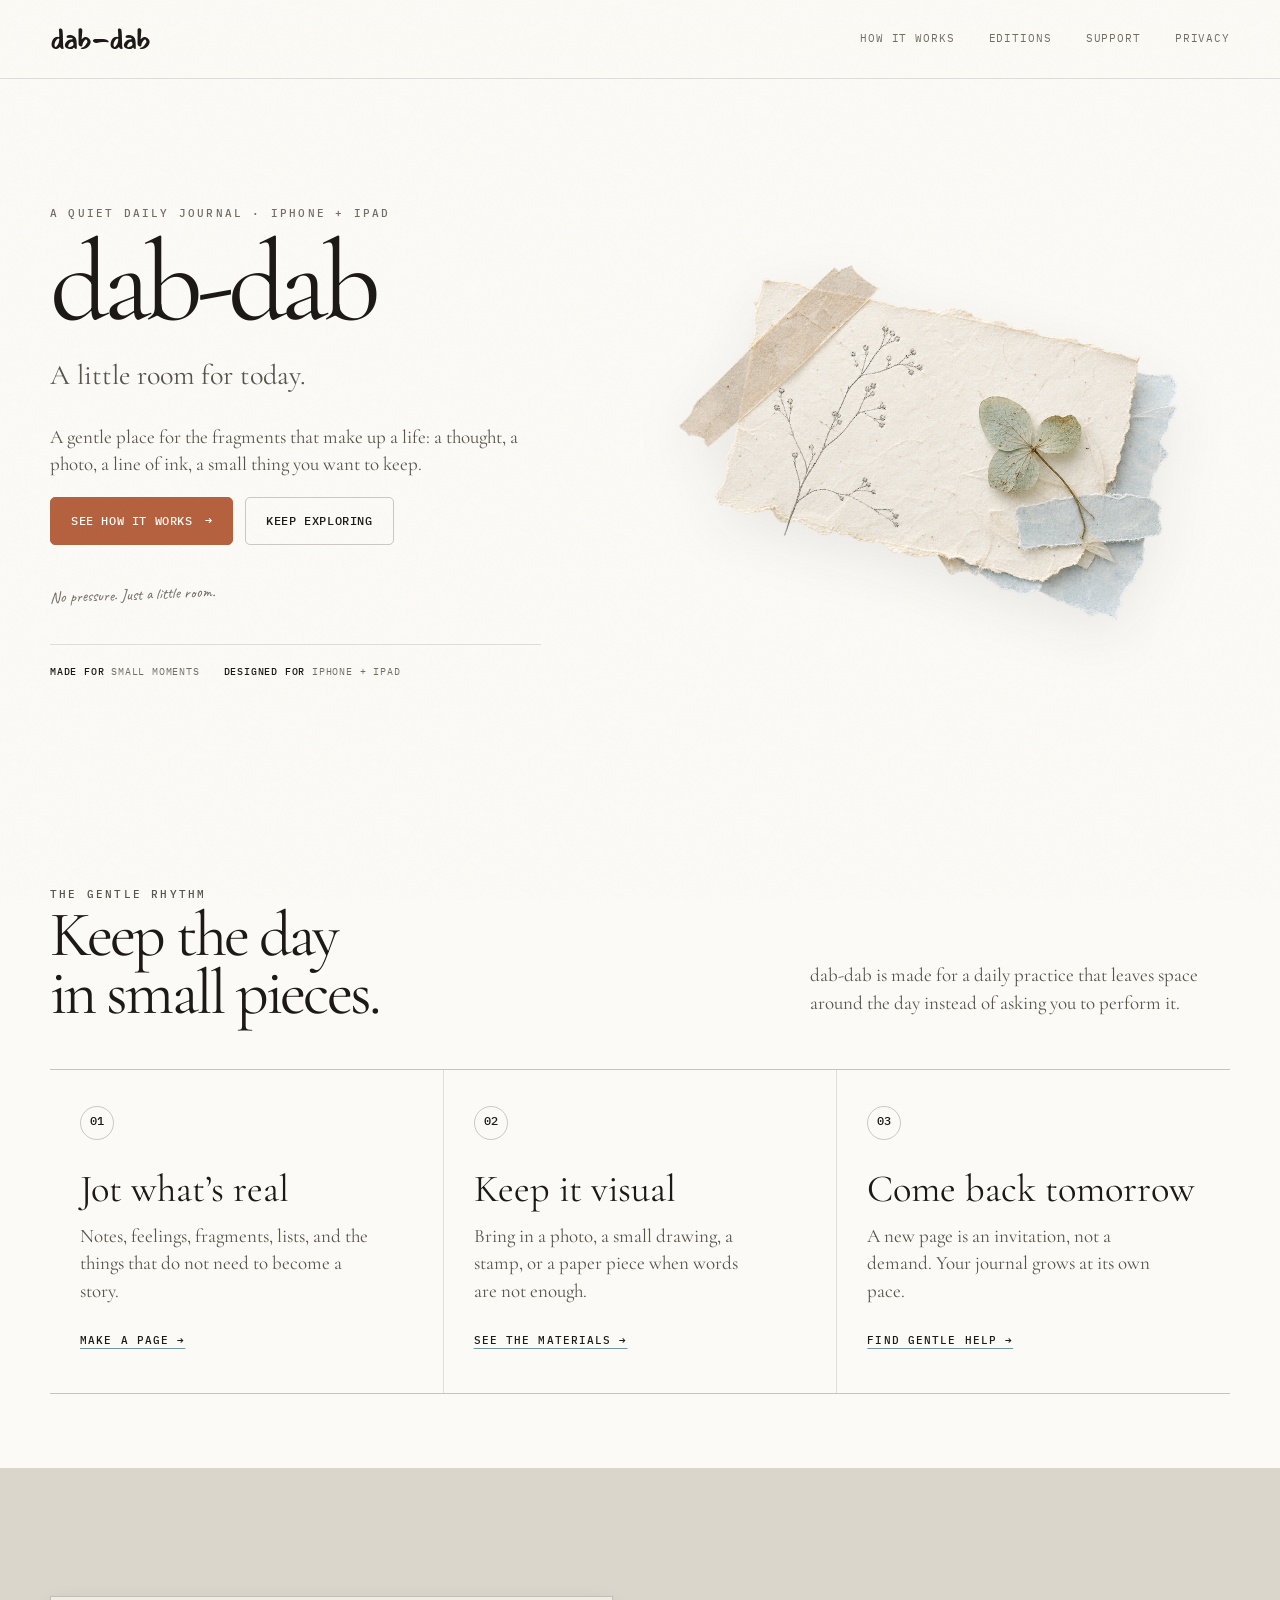
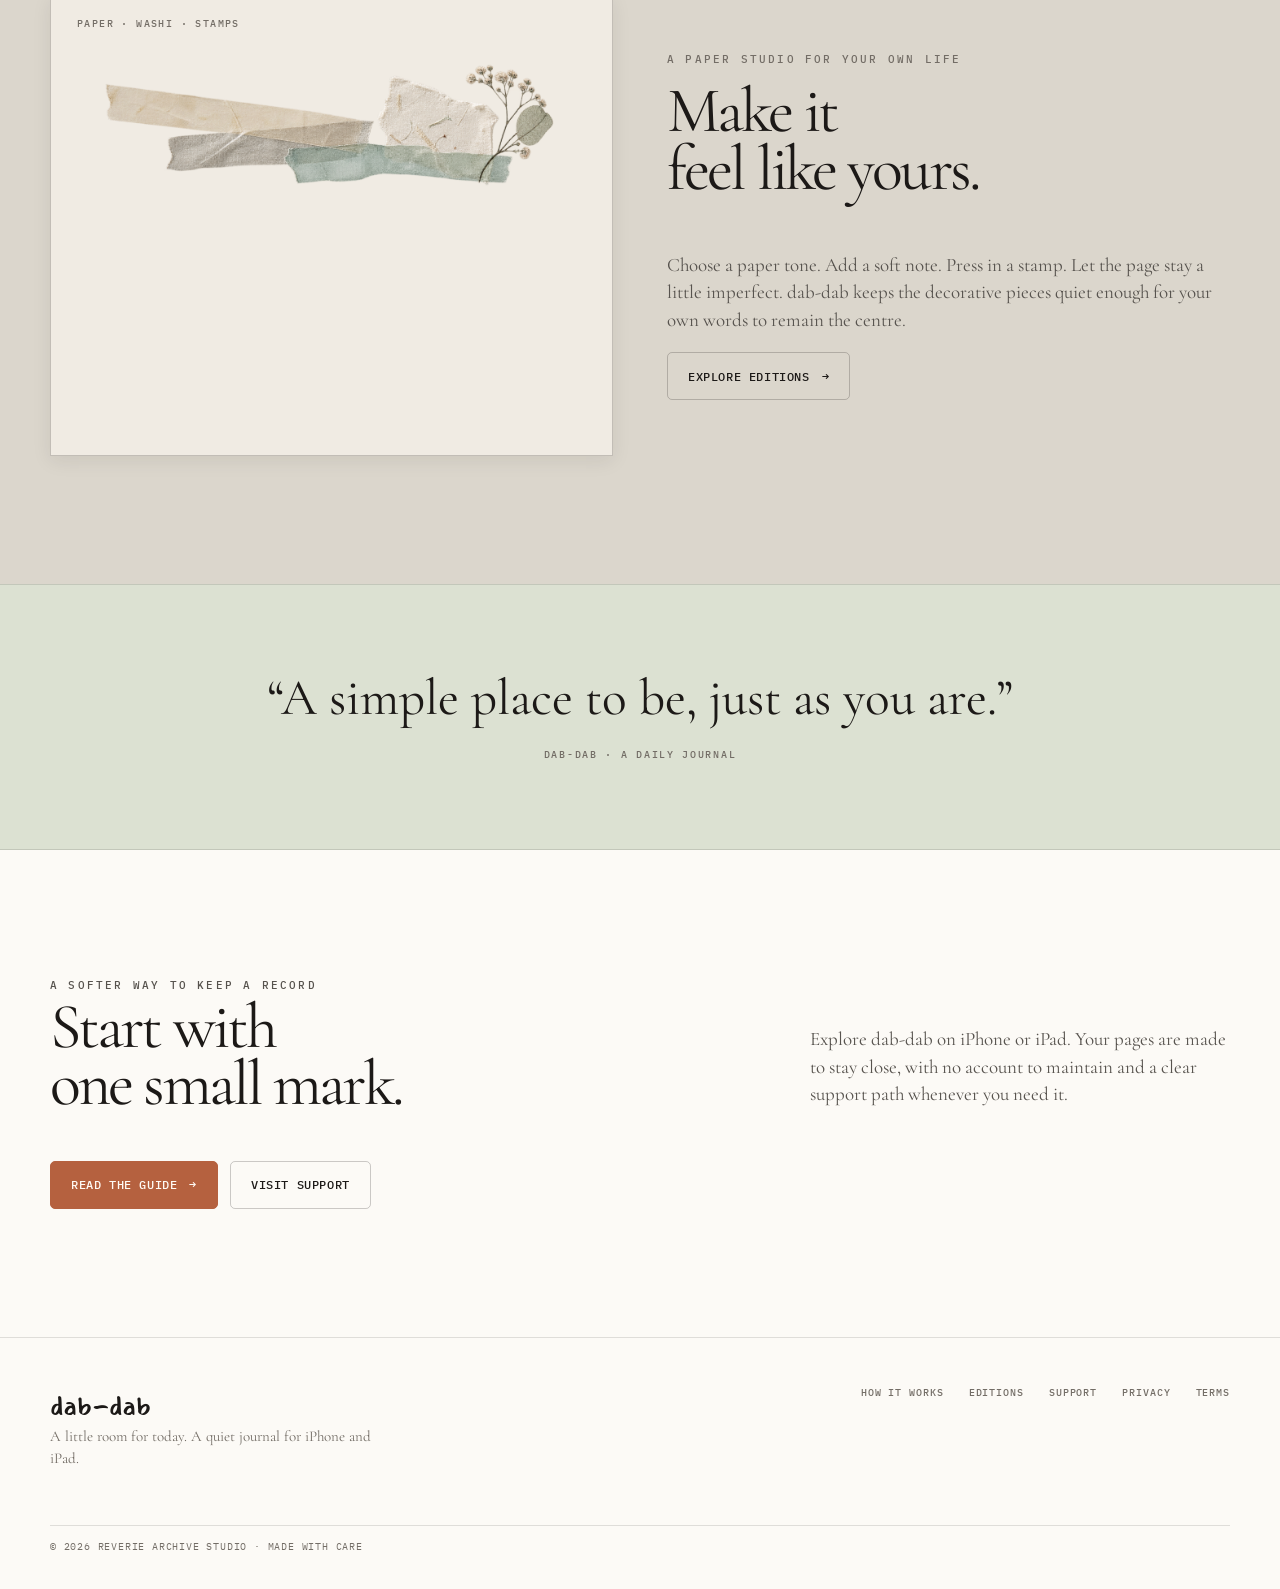
==== index.html @ d612fc00 "Add files via upload" ====
<!doctype html>
<html lang="en">
<head>
  <meta charset="utf-8">
  <meta name="viewport" content="width=device-width, initial-scale=1">
  <meta name="theme-color" content="#fcfaf6">
  <meta name="description" content="dab-dab is a quiet, tactile daily journal for iPhone and iPad.">
  <title>dab-dab — A little room for today</title>
  <link rel="stylesheet" href="styles.css">
</head>
<body>
  <header class="site-header">
    <nav class="nav" aria-label="Primary navigation">
      <a class="wordmark" href="index.html" aria-label="dab-dab home">dab-dab</a>
      <button class="menu-button" type="button" aria-expanded="false" aria-controls="site-links">Menu</button>
      <div class="nav-links" id="site-links">
        <a href="how-it-works.html">How it works</a>
        <a href="editions.html">Editions</a>
        <a href="support.html">Support</a>
        <a href="https://reveriearchive-studio.github.io/dab-dab-privacy/">Privacy</a>
      </div>
    </nav>
  </header>

  <main>
    <section class="hero">
      <div class="hero-copy reveal">
        <p class="eyebrow">A quiet daily journal · iPhone + iPad</p>
        <h1>dab-dab</h1>
        <p class="lede">A little room for today.</p>
        <p class="body-copy">A gentle place for the fragments that make up a life: a thought, a photo, a line of ink, a small thing you want to keep.</p>
        <div class="hero-actions">
          <a class="button" href="how-it-works.html">See how it works <span aria-hidden="true">→</span></a>
          <a class="button secondary" href="#download">Keep exploring</a>
        </div>
        <p class="hero-note">No pressure. Just a little room.</p>
        <div class="stat-line"><span><strong>Made for</strong> small moments</span><span><strong>Designed for</strong> iPhone + iPad</span></div>
      </div>
      <div class="hero-art reveal" aria-label="A light handmade-paper journal collage with botanical ink, washi and a pressed leaf">
        <img class="hero-asset" src="assets/paper-collage.png" alt="">
      </div>
    </section>

    <section class="section compact reveal" aria-labelledby="rhythm-title">
      <div class="section-head"><div><p class="eyebrow">The gentle rhythm</p><h2 id="rhythm-title">Keep the day<br>in small pieces.</h2></div><p>dab-dab is made for a daily practice that leaves space around the day instead of asking you to perform it.</p></div>
      <div class="feature-grid">
        <article class="feature"><span class="feature-number">01</span><h3>Jot what’s real</h3><p>Notes, feelings, fragments, lists, and the things that do not need to become a story.</p><a href="how-it-works.html">Make a page →</a></article>
        <article class="feature"><span class="feature-number">02</span><h3>Keep it visual</h3><p>Bring in a photo, a small drawing, a stamp, or a paper piece when words are not enough.</p><a href="editions.html">See the materials →</a></article>
        <article class="feature"><span class="feature-number">03</span><h3>Come back tomorrow</h3><p>A new page is an invitation, not a demand. Your journal grows at its own pace.</p><a href="support.html">Find gentle help →</a></article>
      </div>
    </section>

    <section class="material-section" aria-labelledby="materials-title">
      <div class="material-inner">
        <div class="material-display">
          <div class="material-board reveal" aria-label="Lightweight neutral washi and handmade paper samples">
            <img class="materials-asset" src="assets/materials-strip.png" alt="">
          </div>
          <div class="reveal"><p class="eyebrow">A paper studio for your own life</p><h2 id="materials-title">Make it<br>feel like yours.</h2><p class="body-copy">Choose a paper tone. Add a soft note. Press in a stamp. Let the page stay a little imperfect. dab-dab keeps the decorative pieces quiet enough for your own words to remain the centre.</p><a class="button secondary" href="editions.html">Explore editions <span aria-hidden="true">→</span></a></div>
        </div>
      </div>
    </section>

    <section class="quote-band"><div class="quote reveal">“A simple place to be, just as you are.”<small>dab-dab · a daily journal</small></div></section>

    <section class="section" id="download" aria-labelledby="download-title">
      <div class="section-head"><div><p class="eyebrow">A softer way to keep a record</p><h2 id="download-title">Start with<br>one small mark.</h2></div><p>Explore dab-dab on iPhone or iPad. Your pages are made to stay close, with no account to maintain and a clear support path whenever you need it.</p></div>
      <div class="hero-actions"><a class="button" href="how-it-works.html">Read the guide <span aria-hidden="true">→</span></a><a class="button secondary" href="support.html">Visit support</a></div>
    </section>
  </main>

  <footer class="footer"><div class="footer-inner"><div><div class="footer-brand">dab-dab</div><p>A little room for today. A quiet journal for iPhone and iPad.</p></div><div class="footer-links"><a href="how-it-works.html">How it works</a><a href="editions.html">Editions</a><a href="support.html">Support</a><a href="https://reveriearchive-studio.github.io/dab-dab-privacy/">Privacy</a><a href="https://www.apple.com/legal/internet-services/itunes/dev/stdeula/">Terms</a></div></div><div class="footer-meta">© 2026 Reverie Archive Studio · made with care</div></footer>
  <script src="script.js"></script>
</body>
</html>
---- styles.css ----
@font-face { font-family: Mansalva; src: url('fonts/Mansalva-Regular.ttf') format('truetype'); font-display: swap; }
@font-face { font-family: Cormorant; src: url('fonts/CormorantGaramond-VariableFont_wght.ttf') format('truetype'); font-weight: 100 900; font-display: swap; }
@font-face { font-family: Plex; src: url('fonts/IBMPlexMono-Regular.ttf') format('truetype'); font-weight: 400; font-display: swap; }
@font-face { font-family: Plex; src: url('fonts/IBMPlexMono-Medium.ttf') format('truetype'); font-weight: 500; font-display: swap; }
@font-face { font-family: Caveat; src: url('fonts/Caveat-VariableFont_wght.ttf') format('truetype'); font-weight: 100 900; font-display: swap; }

:root {
  --paper: #fcfaf6;
  --cream: #f0ebe3;
  --stone: #dbd6cc;
  --mist: #e7e7e1;
  --celadon: #dce1d2;
  --rose: #e9deda;
  --oat: #e5ded1;
  --blue: #9aaeb5;
  --ink: #1c1917;
  --body: #57534e;
  --soft: #736d66;
  --line: rgba(28, 25, 23, .13);
  --line-strong: rgba(28, 25, 23, .22);
  --teal: #7396a3;
  --terracotta: #b5613f;
  --serif: Cormorant, Georgia, serif;
  --mono: Plex, ui-monospace, monospace;
  --hand: Caveat, cursive;
  --mark: Mansalva, cursive;
  --shadow: 0 18px 42px rgba(28,25,23,.08);
  --shadow-sm: 0 5px 18px rgba(28,25,23,.08);
  --max: 1180px;
  --radius: 18px;
}

* { box-sizing: border-box; }
html { scroll-behavior: smooth; }
body {
  margin: 0;
  color: var(--ink);
  background: var(--paper);
  font-family: var(--serif);
  font-size: 19px;
  line-height: 1.45;
  -webkit-font-smoothing: antialiased;
}
body::before {
  content: "";
  position: fixed;
  inset: 0;
  pointer-events: none;
  z-index: 20;
  opacity: .035;
  background-image: url("data:image/svg+xml,%3Csvg width='180' height='180' xmlns='http://www.w3.org/2000/svg'%3E%3Cfilter id='n'%3E%3CfeTurbulence type='fractalNoise' baseFrequency='.72' numOctaves='3' stitchTiles='stitch'/%3E%3C/filter%3E%3Crect width='100%25' height='100%25' filter='url(%23n)' opacity='.35'/%3E%3C/svg%3E");
}
a { color: inherit; text-decoration-color: var(--teal); text-underline-offset: 4px; }
button, a { -webkit-tap-highlight-color: transparent; }
button { font: inherit; }
img { max-width: 100%; display: block; }

.site-header {
  position: sticky;
  top: 0;
  z-index: 15;
  border-bottom: 1px solid var(--line);
  background: color-mix(in srgb, var(--paper) 90%, transparent);
  backdrop-filter: blur(14px);
}
.nav {
  width: min(calc(100% - 40px), var(--max));
  min-height: 78px;
  margin: auto;
  display: flex;
  align-items: center;
  justify-content: space-between;
  gap: 24px;
}
.wordmark { font-family: var(--mark); font-size: 31px; text-decoration: none; letter-spacing: -.03em; }
.nav-links { display: flex; align-items: center; gap: clamp(14px, 3vw, 34px); font-family: var(--mono); font-size: 11px; letter-spacing: .08em; text-transform: uppercase; }
.nav-links a { text-decoration: none; color: var(--soft); position: relative; padding: 8px 0; }
.nav-links a:hover, .nav-links a[aria-current="page"] { color: var(--ink); }
.nav-links a[aria-current="page"]::after { content: ""; position: absolute; left: 0; right: 0; bottom: 1px; height: 1px; background: var(--terracotta); }
.menu-button { display: none; border: 1px solid var(--line-strong); background: transparent; padding: 10px 12px; border-radius: 999px; font-family: var(--mono); font-size: 11px; }

.eyebrow { margin: 0 0 16px; font: 500 11px/1.3 var(--mono); letter-spacing: .2em; text-transform: uppercase; color: var(--soft); }
h1, h2, h3, p { margin-top: 0; }
h1, h2, h3 { font-weight: 400; }
h1 { font-size: clamp(4rem, 9vw, 8.6rem); line-height: .82; letter-spacing: -.055em; margin-bottom: 28px; }
h2 { font-size: clamp(2.8rem, 5vw, 5.5rem); line-height: .9; letter-spacing: -.045em; }
h3 { font-size: clamp(1.8rem, 3vw, 2.6rem); line-height: 1; margin-bottom: 13px; }
.lede { max-width: 560px; font-size: clamp(1.4rem, 2.2vw, 2rem); line-height: 1.2; color: var(--body); }
.body-copy { max-width: 640px; color: var(--body); }
.mono { font-family: var(--mono); }

.section { width: min(calc(100% - 40px), var(--max)); margin: 0 auto; padding: clamp(72px, 10vw, 150px) 0; }
.section.compact { padding-block: 74px; }
.section-head { display: flex; align-items: end; justify-content: space-between; gap: 40px; margin-bottom: 48px; }
.section-head h2 { margin-bottom: 0; }
.section-head p { max-width: 420px; color: var(--body); margin-bottom: 5px; }
.rule { border: 0; border-top: 1px solid var(--line); margin: 0; }

.button {
  display: inline-flex; align-items: center; justify-content: center; gap: 12px;
  min-height: 48px; padding: 12px 20px; border: 1px solid var(--terracotta);
  border-radius: 5px; background: var(--terracotta); color: #fffaf5;
  font: 500 12px var(--mono); letter-spacing: .05em; text-transform: uppercase;
  text-decoration: none; transition: transform .2s ease, background .2s ease;
}
.button:hover { background: #994d32; transform: translateY(-2px); }
.button.secondary { background: transparent; color: var(--ink); border-color: var(--line-strong); }
.button.secondary:hover { background: var(--cream); }
.button.small { min-height: 40px; padding: 9px 14px; font-size: 10px; }

.hero { width: min(calc(100% - 40px), var(--max)); min-height: 730px; margin: auto; display: grid; grid-template-columns: minmax(0, .9fr) minmax(0, 1.1fr); align-items: center; gap: clamp(30px, 7vw, 100px); padding: 84px 0 90px; }
.hero-copy { position: relative; z-index: 2; }
.hero-copy .lede { margin-bottom: 30px; }
.hero-actions { display: flex; flex-wrap: wrap; gap: 12px; }
.hero-note { margin: 34px 0 0; font: 400 16px/1.3 var(--hand); color: var(--soft); transform: rotate(-2deg); }
.hero-art { min-height: 560px; position: relative; display: grid; place-items: center; }
.hero-art::before, .hero-art::after { display: none; }
.hero-asset { width: min(100%, 680px); height: auto; object-fit: contain; filter: drop-shadow(0 18px 28px rgba(28,25,23,.08)); }
.hero-art::before { content: ""; position: absolute; inset: 10% 0 4% 13%; background: var(--blue); opacity: .17; transform: rotate(4deg); clip-path: polygon(4% 3%, 96% 0, 100% 92%, 1% 100%); }
.hero-art::after { content: ""; position: absolute; top: 3%; right: 3%; width: 130px; height: 30px; background: rgba(229,222,209,.72); transform: rotate(8deg); }
.journal-sheet { position: absolute; width: 67%; height: 82%; top: 8%; left: 17%; padding: 38px; background: var(--cream); border: 1px solid rgba(28,25,23,.2); box-shadow: var(--shadow); transform: rotate(-3deg); overflow: hidden; }
.journal-sheet::before { content: ""; position: absolute; inset: 14px; border: 1px solid var(--line); pointer-events: none; }
.sheet-rule { position: absolute; left: 17%; right: 10%; top: 38%; border-top: 1px solid var(--line); box-shadow: 0 34px 0 var(--line), 0 68px 0 var(--line), 0 102px 0 var(--line), 0 136px 0 var(--line); opacity: .75; }
.sheet-title { position: relative; font: 400 46px/1 var(--serif); margin-top: 12px; }
.sheet-caption { position: absolute; bottom: 16%; left: 15%; font: 400 27px/1.05 var(--hand); color: var(--body); max-width: 170px; transform: rotate(-4deg); }
.sheet-botanical { position: absolute; right: 11%; bottom: 11%; width: 90px; height: 180px; border-left: 1px solid var(--body); transform: rotate(12deg); }
.sheet-botanical::before, .sheet-botanical::after { content: ""; position: absolute; width: 62px; height: 20px; border: 1px solid var(--body); border-radius: 100% 0; }
.sheet-botanical::before { top: 45px; left: -42px; transform: rotate(-28deg); }
.sheet-botanical::after { top: 88px; left: -17px; transform: rotate(36deg); }
.photo-fragment { position: absolute; right: 1%; top: 21%; width: 31%; aspect-ratio: .78; padding: 9px; background: var(--paper); box-shadow: var(--shadow-sm); transform: rotate(7deg); }
.photo-fragment::before { content: ""; display: block; height: 100%; background: linear-gradient(160deg, #b5c4c7 0 40%, #dce1d2 40% 61%, #5f716c 61%); }
.stamp-fragment { position: absolute; left: 1%; bottom: 12%; width: 76px; height: 92px; display: grid; place-items: center; background: var(--rose); border: 2px dashed var(--body); color: var(--body); font: 500 10px var(--mono); transform: rotate(-9deg); }
.tape { position: absolute; height: 24px; background: rgba(115,150,163,.48); mix-blend-mode: multiply; }
.tape.t1 { width: 150px; left: 7%; top: 16%; transform: rotate(-10deg); }
.tape.t2 { width: 130px; right: 1%; bottom: 20%; transform: rotate(8deg); background: rgba(181,97,63,.26); }

.stat-line { display: flex; flex-wrap: wrap; align-items: baseline; gap: 24px; margin-top: 45px; padding-top: 20px; border-top: 1px solid var(--line); font-family: var(--mono); font-size: 10px; letter-spacing: .08em; color: var(--soft); text-transform: uppercase; }
.stat-line strong { color: var(--ink); font-weight: 500; }

.feature-grid { display: grid; grid-template-columns: repeat(3, 1fr); gap: 1px; background: var(--line); border-top: 1px solid var(--line); border-bottom: 1px solid var(--line); }
.feature { background: var(--paper); padding: 36px 30px 42px; min-height: 270px; }
.feature-number { display: block; width: 34px; height: 34px; border: 1px solid var(--line-strong); border-radius: 50%; text-align: center; padding-top: 6px; margin-bottom: 30px; font: 500 12px var(--mono); }
.feature p { color: var(--body); max-width: 290px; }
.feature a { font: 500 11px var(--mono); text-transform: uppercase; letter-spacing: .1em; }

.material-section { background: var(--stone); width: 100%; }
.material-inner { width: min(calc(100% - 40px), var(--max)); margin: auto; padding: clamp(74px, 10vw, 138px) 0; }
.material-display { display: grid; grid-template-columns: 1fr 1fr; gap: 54px; align-items: center; }
.material-board { min-height: 460px; position: relative; background: var(--cream); border: 1px solid var(--line-strong); padding: 36px; overflow: hidden; box-shadow: var(--shadow-sm); }
.materials-asset { width: 100%; height: auto; object-fit: contain; }
.generated-board { display: flex; align-items: center; justify-content: center; padding: 28px; }
.generated-board::before { content: "PAPER · WASHI · STAMPS"; position: absolute; top: 20px; left: 26px; font: 500 10px var(--mono); letter-spacing: .14em; color: var(--soft); }
.material-board::before { content: "PAPER · WASHI · STAMPS"; position: absolute; top: 20px; left: 26px; font: 500 10px var(--mono); letter-spacing: .14em; color: var(--soft); }
.note-stack { position: absolute; left: 14%; top: 24%; width: 36%; height: 45%; background: var(--paper); border: 1px solid var(--line); transform: rotate(-8deg); box-shadow: var(--shadow-sm); }
.note-stack::before { content: "small moments\A still matter"; white-space: pre; position: absolute; top: 34%; left: 18%; font: 400 27px/1 Caveat; color: var(--body); }
.note-stack::after { content: ""; position: absolute; left: 13%; right: 13%; top: 22%; border-top: 1px solid var(--line); box-shadow: 0 42px 0 var(--line), 0 84px 0 var(--line); }
.note-stack.back { left: 29%; top: 31%; width: 33%; height: 43%; background: var(--rose); transform: rotate(5deg); }
.note-stack.back::before, .note-stack.back::after { display: none; }
.washi-strip { position: absolute; height: 43px; width: 50%; left: 42%; top: 16%; background: repeating-linear-gradient(90deg, rgba(115,150,163,.5) 0 4px, rgba(252,250,246,.3) 4px 13px); transform: rotate(8deg); }
.washi-strip.two { top: 76%; left: 34%; width: 46%; height: 36px; background: repeating-linear-gradient(135deg, rgba(181,97,63,.35) 0 3px, transparent 3px 12px); transform: rotate(-4deg); }
.botanical-line { position: absolute; right: 12%; bottom: 11%; width: 90px; height: 190px; border-left: 1px solid var(--body); transform: rotate(-15deg); }
.botanical-line::before, .botanical-line::after { content: ""; position: absolute; width: 60px; height: 17px; border: 1px solid var(--body); border-radius: 100% 0; }
.botanical-line::before { top: 66px; left: -39px; transform: rotate(-30deg); }
.botanical-line::after { top: 112px; left: -16px; transform: rotate(35deg); }

.quote-band { background: var(--celadon); border-top: 1px solid var(--line); border-bottom: 1px solid var(--line); }
.quote { width: min(calc(100% - 40px), 850px); margin: auto; padding: 88px 0; text-align: center; font-size: clamp(2.1rem, 4vw, 4.5rem); line-height: .98; }
.quote small { display: block; margin-top: 25px; font: 500 10px var(--mono); letter-spacing: .17em; text-transform: uppercase; color: var(--soft); }

.page-hero { width: min(calc(100% - 40px), var(--max)); margin: auto; padding: 110px 0 80px; display: grid; grid-template-columns: 1.1fr .9fr; gap: 80px; align-items: end; }
.page-hero h1 { font-size: clamp(4rem, 8vw, 8rem); }
.page-hero-art { min-height: 280px; position: relative; background: var(--mist); border: 1px solid var(--line); overflow: hidden; }
.page-hero-art.generated-art { display: grid; place-items: center; padding: 26px; }
.page-hero-art.generated-art::before, .page-hero-art.generated-art::after { display: none; }
.page-hero-art.generated-art .materials-asset { width: 115%; max-width: none; transform: rotate(-3deg); }
.page-hero-art.generated-art .support-asset { width: min(58%, 250px); max-height: 310px; object-fit: contain; transform: rotate(3deg); filter: drop-shadow(0 12px 18px rgba(28,25,23,.07)); }
.page-hero-art.generated-art .sequence-asset { width: 118%; max-width: none; transform: rotate(-2deg); filter: drop-shadow(0 12px 18px rgba(28,25,23,.07)); }
.page-hero-art::before { content: ""; position: absolute; inset: 14% 18%; border: 1px solid var(--body); transform: rotate(-4deg); }
.page-hero-art::after { content: "A little room for today"; position: absolute; left: 31%; top: 42%; font: 400 28px var(--hand); transform: rotate(-5deg); }

.steps { display: grid; grid-template-columns: repeat(3, 1fr); gap: 1px; background: var(--line); border-block: 1px solid var(--line); }
.step { background: var(--paper); padding: 34px 30px 44px; min-height: 360px; }
.step .num { color: var(--terracotta); font: 500 12px var(--mono); letter-spacing: .08em; }
.step h3 { margin-top: 56px; }
.step p { color: var(--body); }
.step-art { height: 90px; margin-top: 28px; position: relative; }
.step-art::before { content: ""; position: absolute; inset: 10px 19% 18px 4%; border: 1px solid var(--line-strong); background: var(--cream); transform: rotate(-4deg); }
.step:nth-child(2) .step-art::before { background: var(--rose); transform: rotate(4deg); }
.step:nth-child(3) .step-art::before { background: var(--celadon); transform: rotate(-1deg); }
.step-art::after { content: ""; position: absolute; width: 54px; height: 16px; left: 41%; top: 13px; background: rgba(115,150,163,.45); transform: rotate(8deg); }
.step-art { height: 150px; display: flex; align-items: center; justify-content: center; overflow: hidden; }
.step-art::before, .step-art::after,
.step:nth-child(2) .step-art::before, .step:nth-child(3) .step-art::before { display: none !important; content: none !important; }
.step-art img { width: 100%; height: 100%; object-fit: contain; filter: drop-shadow(0 8px 14px rgba(28,25,23,.07)); }
@media (max-width: 560px) { .step-art { height: 125px; } }

.feature-split { display: grid; grid-template-columns: .8fr 1.2fr; gap: 86px; align-items: start; }
.feature-list { border-top: 1px solid var(--line); }
.feature-row { display: grid; grid-template-columns: 90px 1fr; gap: 22px; padding: 25px 0; border-bottom: 1px solid var(--line); }
.feature-row .label { font: 500 10px var(--mono); letter-spacing: .1em; color: var(--soft); text-transform: uppercase; }
.feature-row h3 { font-size: 2rem; margin-bottom: 8px; }
.feature-row p { color: var(--body); margin-bottom: 0; }

.edition-grid { display: grid; grid-template-columns: repeat(4, 1fr); gap: 14px; }
.edition-card { min-height: 260px; padding: 18px; border: 1px solid var(--line); position: relative; overflow: hidden; }
.edition-card:nth-child(1) { background: var(--cream); }
.edition-card:nth-child(2) { background: var(--celadon); }
.edition-card:nth-child(3) { background: var(--rose); }
.edition-card:nth-child(4) { background: var(--blue); }
.edition-card .mini-note { position: absolute; width: 70%; height: 66%; left: 15%; top: 14%; background: var(--paper); box-shadow: var(--shadow-sm); transform: rotate(-6deg); padding: 20px 15px; }
.edition-card:nth-child(even) .mini-note { transform: rotate(5deg); }
.mini-note::before { content: ""; display: block; width: 58%; border-top: 1px solid var(--line); box-shadow: 0 22px 0 var(--line), 0 44px 0 var(--line), 0 66px 0 var(--line); }
.mini-note::after { content: ""; position: absolute; right: 17%; bottom: 13%; width: 32px; height: 70px; border-left: 1px solid var(--body); transform: rotate(19deg); }
.edition-label { position: absolute; left: 18px; bottom: 14px; font: 500 10px var(--mono); letter-spacing: .1em; text-transform: uppercase; }
.edition-card .edition-label { color: var(--body); }

.faq-list { border-top: 1px solid var(--line); max-width: 820px; }
.faq-item { border-bottom: 1px solid var(--line); }
.faq-item summary { list-style: none; cursor: pointer; display: flex; justify-content: space-between; gap: 20px; padding: 22px 0; font-size: 1.55rem; }
.faq-item summary::-webkit-details-marker { display: none; }
.faq-item summary::after { content: "+"; font-family: var(--mono); color: var(--soft); }
.faq-item[open] summary::after { content: "–"; }
.faq-item p { max-width: 700px; padding: 0 34px 24px 0; color: var(--body); margin: 0; }
.contact-panel { background: var(--oat); padding: 38px; margin-top: 50px; display: flex; justify-content: space-between; align-items: center; gap: 32px; }
.contact-panel p { color: var(--body); margin: 0; }

.footer { border-top: 1px solid var(--line); padding: 48px 0 36px; }
.footer-inner { width: min(calc(100% - 40px), var(--max)); margin: auto; display: flex; justify-content: space-between; gap: 30px; align-items: start; }
.footer-brand { font-family: var(--mark); font-size: 28px; }
.footer p { max-width: 330px; color: var(--soft); font-size: 15px; }
.footer-links { display: flex; flex-wrap: wrap; gap: 15px 25px; font: 500 10px var(--mono); letter-spacing: .09em; text-transform: uppercase; }
.footer-links a { color: var(--soft); text-decoration: none; }
.footer-meta { width: min(calc(100% - 40px), var(--max)); margin: 40px auto 0; padding-top: 14px; border-top: 1px solid var(--line); font: 10px var(--mono); letter-spacing: .08em; color: var(--soft); text-transform: uppercase; }

/* Generated stationery replaces the earlier CSS-only mockups while keeping the same quiet layout. */
.hero-art::before, .hero-art::after,
.page-hero-art.generated-art::before, .page-hero-art.generated-art::after { display: none !important; content: none !important; }

.reveal { opacity: 0; transform: translateY(16px); transition: opacity .6s ease, transform .6s ease; }
.reveal.visible { opacity: 1; transform: none; }

@media (max-width: 840px) {
  .nav { min-height: 68px; }
  .menu-button { display: inline-flex; }
  .nav-links { display: none; position: absolute; top: 68px; left: 20px; right: 20px; padding: 15px 18px; border: 1px solid var(--line-strong); background: var(--paper); box-shadow: var(--shadow-sm); flex-direction: column; align-items: stretch; gap: 5px; }
  .nav-links.open { display: flex; }
  .nav-links a { padding: 11px 0; }
  .hero, .page-hero, .feature-split, .material-display { grid-template-columns: 1fr; }
  .hero { min-height: unset; padding-top: 70px; }
  .hero-art { min-height: 490px; order: -1; }
  .hero-asset { width: min(100%, 600px); }
  .page-hero { gap: 35px; }
  .feature-grid, .steps { grid-template-columns: 1fr; }
  .edition-grid { grid-template-columns: repeat(2, 1fr); }
  .section-head { display: block; }
  .section-head p { margin-top: 18px; }
  .contact-panel { display: block; }
  .contact-panel .button { margin-top: 22px; }
}
@media (max-width: 560px) {
  body { font-size: 17px; }
  .section, .hero, .page-hero, .material-inner { width: min(calc(100% - 28px), var(--max)); }
  h1 { font-size: clamp(3.6rem, 17vw, 5.8rem); }
  .hero-art { min-height: 370px; }
  .hero-asset { width: 112%; max-width: none; }
  .page-hero-art.generated-art { min-height: 240px; }
  .page-hero-art.generated-art .materials-asset { width: 130%; }
  .page-hero-art.generated-art .support-asset { width: min(62%, 210px); }
  .page-hero-art.generated-art .sequence-asset { width: 132%; max-width: none; }
  .journal-sheet { padding: 25px; height: 78%; }
  .sheet-title { font-size: 31px; }
  .sheet-caption { font-size: 21px; }
  .photo-fragment { width: 34%; }
  .feature { padding-inline: 22px; }
  .edition-grid { gap: 8px; }
  .edition-card { min-height: 190px; padding: 12px; }
  .edition-label { left: 12px; bottom: 10px; font-size: 8px; }
  .footer-inner { width: min(calc(100% - 28px), var(--max)); display: block; }
  .footer-links { margin-top: 25px; }
  .footer-meta { width: min(calc(100% - 28px), var(--max)); }
}
@media (prefers-reduced-motion: reduce) {
  html { scroll-behavior: auto; }
  *, *::before, *::after { transition-duration: .01ms !important; animation-duration: .01ms !important; }
  .reveal { opacity: 1; transform: none; }
}
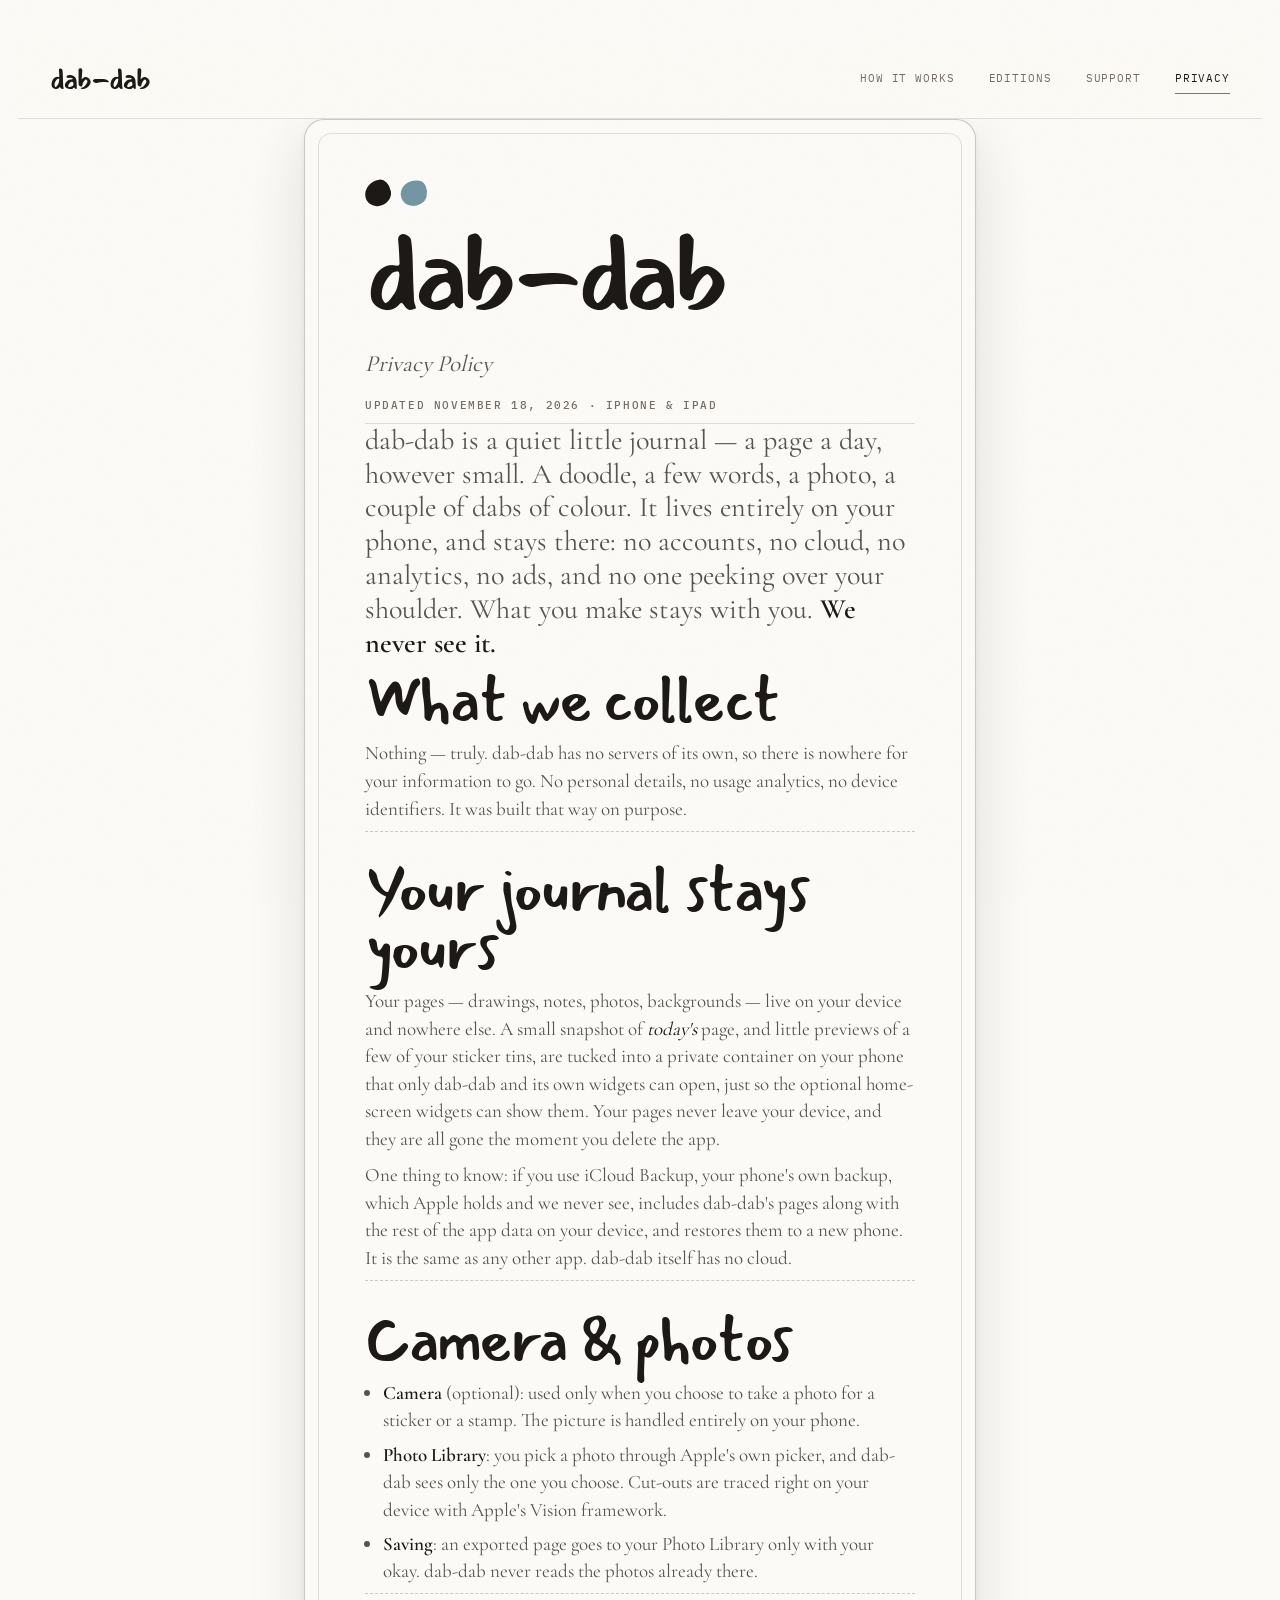
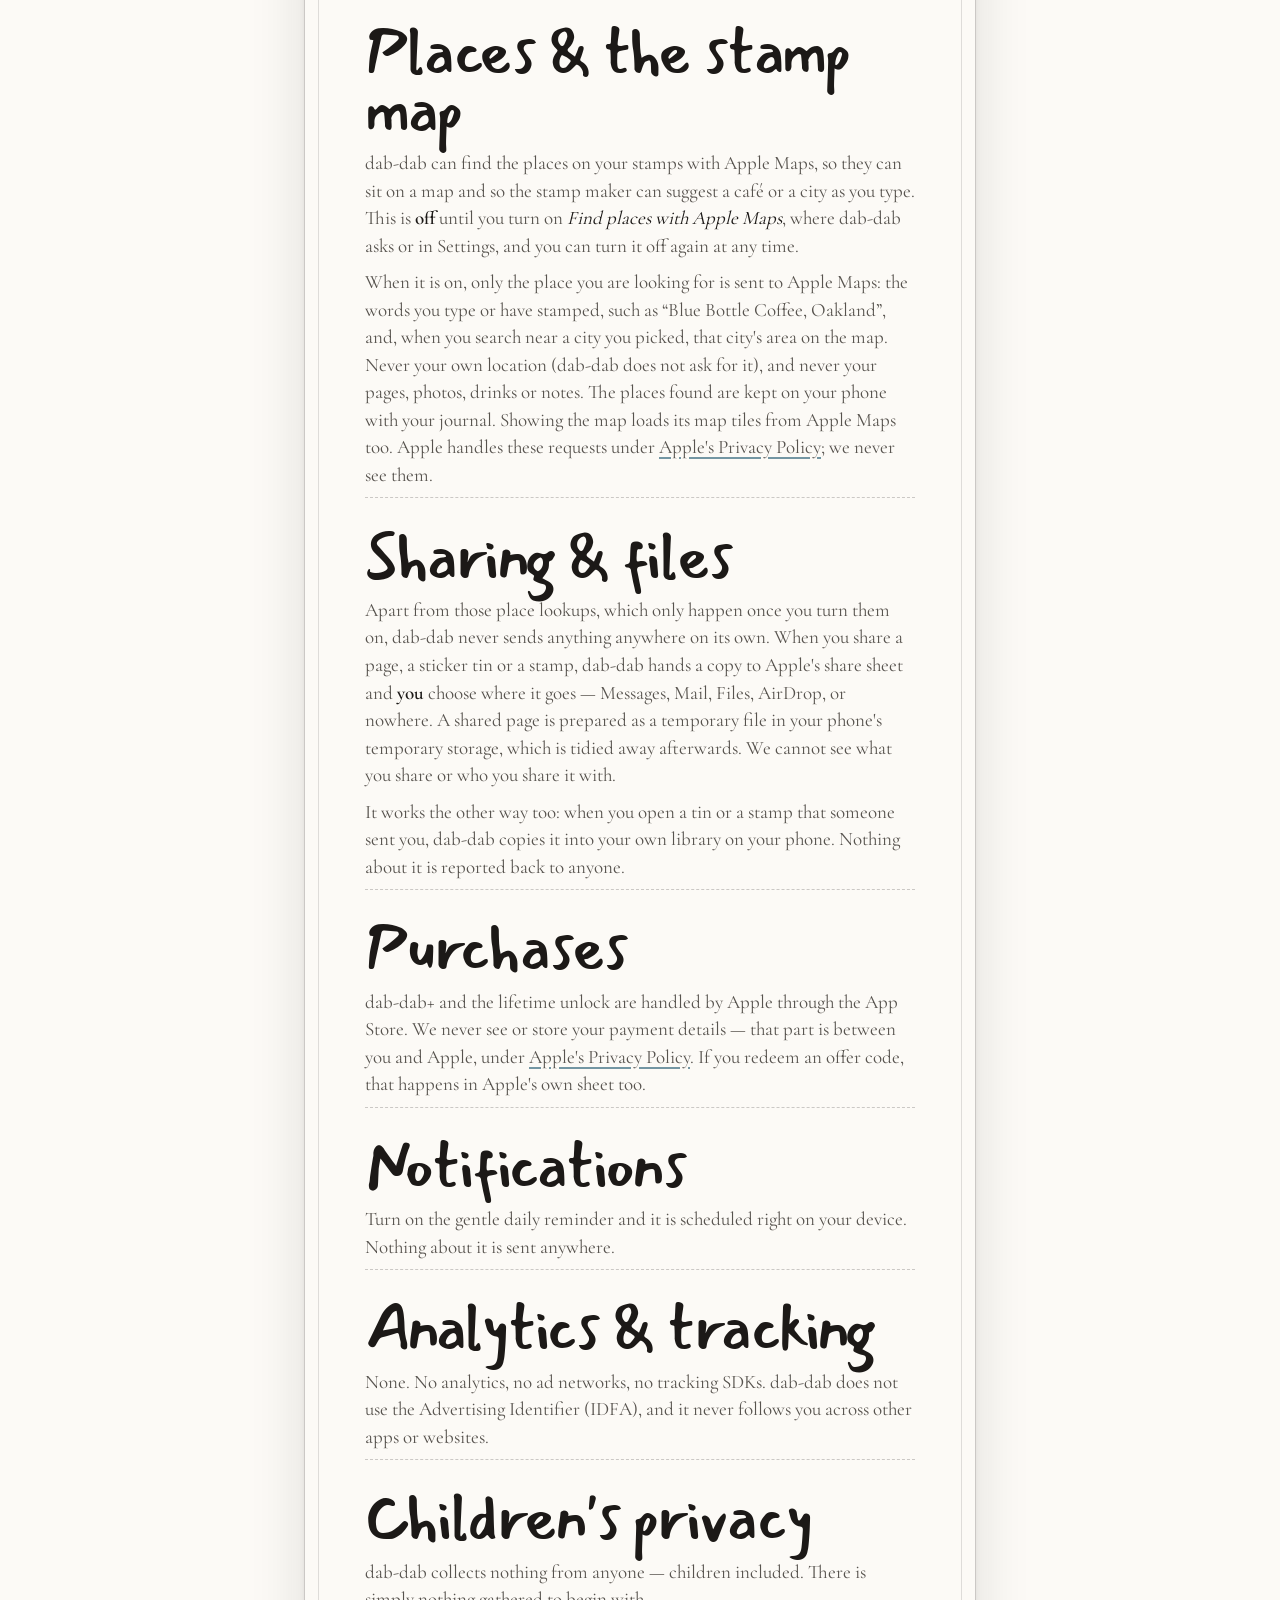
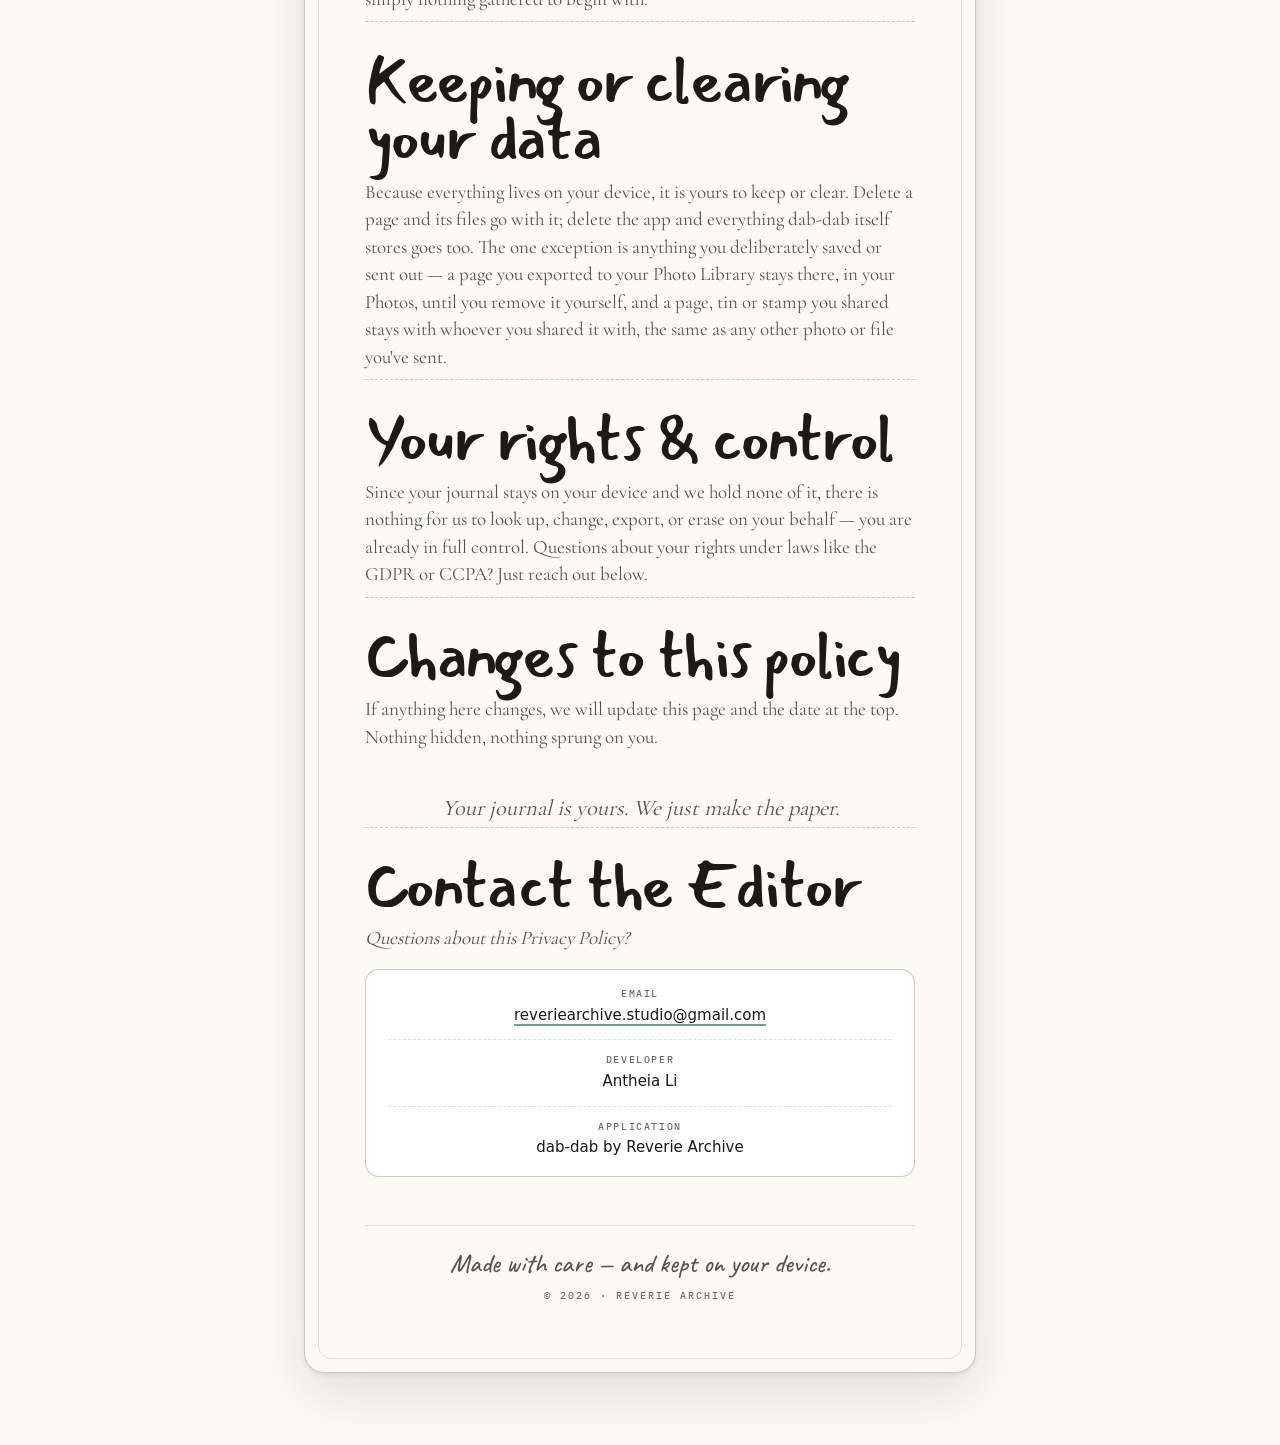
==== commit 94d4ce8e: "Add files via upload" ====
--- a/index.html
+++ b/index.html
@@ -1,75 +1,284 @@
-<!doctype html>
+<!DOCTYPE html>
 <html lang="en">
 <head>
   <meta charset="utf-8">
   <meta name="viewport" content="width=device-width, initial-scale=1">
-  <meta name="theme-color" content="#fcfaf6">
-  <meta name="description" content="dab-dab is a quiet, tactile daily journal for iPhone and iPad.">
-  <title>dab-dab — A little room for today</title>
+  <meta name="color-scheme" content="light dark">
+  <title>dab-dab — Privacy Policy</title>
+  <meta name="description" content="Privacy policy for dab-dab. A private, on-device journal that collects nothing.">
+
+  <style>
+    /* Self-hosted so this page makes ZERO network requests — fitting for a privacy policy
+       (no Google Fonts hotlinking, no trackers). All faces are SIL OFL. */
+    @font-face { font-family:'Mansalva'; src:url('fonts/Mansalva-Regular.ttf') format('truetype'); font-weight:400; font-display:swap; }
+    @font-face { font-family:'IBM Plex Mono'; src:url('fonts/IBMPlexMono-Regular.ttf') format('truetype'); font-weight:400; font-display:swap; }
+    @font-face { font-family:'IBM Plex Mono'; src:url('fonts/IBMPlexMono-Medium.ttf') format('truetype'); font-weight:500; font-display:swap; }
+    @font-face { font-family:'Cormorant Garamond'; src:url('fonts/CormorantGaramond-VariableFont_wght.ttf') format('truetype'); font-weight:100 900; font-display:swap; }
+    @font-face { font-family:'Caveat'; src:url('fonts/Caveat-VariableFont_wght.ttf') format('truetype'); font-weight:100 900; font-display:swap; }
+
+    /* dab-dab design tokens (mono editorial). Light is the default; Night mirrors the app. */
+    :root {
+      --paper:#FCFAF6; --wall:#ECE7DE;
+      --ink:#1C1917; --ink-body:#57534E; --ink-soft:#736D66;
+      --line:rgba(28,25,23,0.10); --line-strong:rgba(28,25,23,0.16);
+      --surface:#FFFFFF; --teal:#7396A3;
+      --font-mark:'Mansalva', cursive;
+      --font-mono:'IBM Plex Mono','SF Mono', ui-monospace, monospace;
+      --font-serif:'Cormorant Garamond', Georgia, serif;
+      --font-hand:'Caveat', cursive;
+      --font-ui:-apple-system, BlinkMacSystemFont, 'Segoe UI', system-ui, sans-serif;
+      --r-md:14px; --r-lg:20px;
+      --grain:0.04;
+    }
+    @media (prefers-color-scheme: dark) {
+      :root {
+        --paper:#171513; --wall:#0E0D0B;
+        --ink:#F2EFEA; --ink-body:#A8A29E; --ink-soft:#857F78;
+        --line:rgba(242,239,234,0.12); --line-strong:rgba(242,239,234,0.2);
+        --surface:#221E1A; --teal:#7DA8A3;
+        --grain:0.03;
+      }
+    }
+
+    * { margin:0; padding:0; box-sizing:border-box; }
+    html { -webkit-text-size-adjust:100%; }
+    body {
+      background:var(--wall); color:var(--ink);
+      font-family:var(--font-ui); font-size:16px; line-height:1.65;
+      -webkit-font-smoothing:antialiased; text-rendering:optimizeLegibility;
+      padding:40px 18px 72px;
+    }
+    /* The app's faint paper grain, laid over everything (tiny opacity keeps text crisp). */
+    body::before {
+      content:''; position:fixed; inset:0; z-index:50; pointer-events:none; opacity:var(--grain);
+      background-image:url("data:image/svg+xml,%3Csvg width='200' height='200' xmlns='http://www.w3.org/2000/svg'%3E%3Cfilter id='n'%3E%3CfeTurbulence type='fractalNoise' baseFrequency='0.65' numOctaves='3' stitchTiles='stitch'/%3E%3C/filter%3E%3Crect width='100%25' height='100%25' filter='url(%23n)' opacity='0.15'/%3E%3C/svg%3E");
+    }
+
+    /* A single warm page, like a day in the journal. */
+    .sheet {
+      position:relative; max-width:42rem; margin:0 auto;
+      background:var(--paper); border:1px solid var(--line-strong); border-radius:var(--r-lg);
+      box-shadow:0 2px 5px rgba(28,25,23,0.06), 0 20px 56px rgba(28,25,23,0.12);
+      padding:clamp(34px, 6vw, 60px);
+    }
+    /* A faint inset "matte" frame — the app's bordered-photo edge, applied to the page itself. */
+    .sheet::after {
+      content:''; position:absolute; inset:13px; pointer-events:none;
+      border:1px solid var(--line); border-radius:calc(var(--r-lg) - 7px);
+    }
+
+    /* Two dry-brush dabs — the app icon, in CSS. Ink + the one drop of colour. */
+    .dabs { display:flex; gap:10px; margin-bottom:20px; }
+    .dab { width:26px; height:26px; border-radius:62% 38% 54% 46% / 56% 52% 48% 44%; }
+    .dab.ink  { background:var(--ink);  transform:rotate(-9deg); }
+    .dab.teal { background:var(--teal); transform:rotate(11deg); }
+
+    h1 { font-family:var(--font-mark); font-weight:400; font-size:clamp(42px, 10vw, 58px);
+         line-height:1; letter-spacing:-0.01em; }
+    .subtitle { font-family:var(--font-serif); font-style:italic; font-size:1.45rem;
+                color:var(--ink-body); margin-top:2px; }
+    .meta { font-family:var(--font-mono); font-size:11px; font-weight:500; letter-spacing:1.6px;
+            text-transform:uppercase; color:var(--ink-soft); margin-top:16px; }
+
+    .rule { border:0; border-top:1px solid var(--line); margin:26px 0 28px; }
+
+    .lede { font-family:var(--font-serif); font-size:1.5rem; line-height:1.45; color:var(--ink-body); }
+    .lede strong { color:var(--ink); font-weight:600; }
+    .closing { font-family:var(--font-serif); font-style:italic; font-size:1.4rem; line-height:1.4;
+      color:var(--ink-body); text-align:center; margin:2.6rem 0 .2rem; }
+
+    h2 { font-family:var(--font-mark); font-weight:400; font-size:1.6rem; line-height:1.12;
+         letter-spacing:-0.005em; margin:2.2rem 0 .6rem; padding-top:1.9rem;
+         border-top:1px dashed var(--line-strong); }     /* dashed section rule, like a sticker edge */
+    h2:first-of-type { border-top:0; padding-top:.2rem; }
+    p { margin:.55rem 0; color:var(--ink-body); }
+    p.body-ink { color:var(--ink); }
+    ul { padding-left:1.15rem; margin:.5rem 0; color:var(--ink-body); }
+    li { margin:.42rem 0; }
+    strong { color:var(--ink); font-weight:600; }
+    em { color:var(--ink); }
+
+    a { color:var(--ink); text-decoration-line:underline; text-decoration-color:var(--teal);
+        text-underline-offset:3px; text-decoration-thickness:1.5px; }
+    a:hover { text-decoration-thickness:2.5px; }
+
+    .contact-sub { font-family:var(--font-serif); font-style:italic; font-size:1.2rem;
+      color:var(--ink-body); margin:.1rem 0 .1rem; }
+    .contact-card { margin-top:1rem; padding:4px 22px; background:var(--surface);
+      border:1px solid var(--line-strong); border-radius:var(--r-md); }
+    .field { display:flex; flex-direction:column; align-items:center; text-align:center; gap:3px;
+             padding:13px 0; border-bottom:1px dashed var(--line); }   /* dashed field rules, echoing the dividers */
+    .field:last-child { border-bottom:0; }
+    .field .label { font-family:var(--font-mono); font-size:10px; font-weight:500;
+      letter-spacing:1.6px; text-transform:uppercase; color:var(--ink-soft); }
+    .field .value, .field a { font-family:var(--font-ui); font-size:15px; color:var(--ink); }
+
+    footer { margin-top:3rem; padding-top:1.4rem; border-top:1px solid var(--line); text-align:center; }
+    .sig { font-family:var(--font-hand); font-weight:500; font-size:1.65rem; line-height:1.2; color:var(--ink-body); }
+    .imprint { font-family:var(--font-mono); font-size:10px; font-weight:500; letter-spacing:2px;
+               text-transform:uppercase; color:var(--ink-soft); margin-top:8px; }
+
+    @media (max-width:480px) { body { padding:16px 10px 48px; } .lede { font-size:1.3rem; } }
+  </style>
   <link rel="stylesheet" href="styles.css">
 </head>
 <body>
   <header class="site-header">
     <nav class="nav" aria-label="Primary navigation">
-      <a class="wordmark" href="index.html" aria-label="dab-dab home">dab-dab</a>
-      <button class="menu-button" type="button" aria-expanded="false" aria-controls="site-links">Menu</button>
-      <div class="nav-links" id="site-links">
-        <a href="how-it-works.html">How it works</a>
-        <a href="editions.html">Editions</a>
-        <a href="support.html">Support</a>
-        <a href="https://reveriearchive-studio.github.io/dab-dab-privacy/">Privacy</a>
-      </div>
+      <a class="wordmark" href="https://reveriearchive-studio.github.io/dab-dab/">dab-dab</a>
+      <div class="nav-links"><a href="https://reveriearchive-studio.github.io/dab-dab/how-it-works.html">How it works</a><a href="https://reveriearchive-studio.github.io/dab-dab/editions.html">Editions</a><a href="support.html">Support</a><a href="index.html" aria-current="page">Privacy</a></div>
     </nav>
   </header>
-
-  <main>
-    <section class="hero">
-      <div class="hero-copy reveal">
-        <p class="eyebrow">A quiet daily journal · iPhone + iPad</p>
-        <h1>dab-dab</h1>
-        <p class="lede">A little room for today.</p>
-        <p class="body-copy">A gentle place for the fragments that make up a life: a thought, a photo, a line of ink, a small thing you want to keep.</p>
-        <div class="hero-actions">
-          <a class="button" href="how-it-works.html">See how it works <span aria-hidden="true">→</span></a>
-          <a class="button secondary" href="#download">Keep exploring</a>
-        </div>
-        <p class="hero-note">No pressure. Just a little room.</p>
-        <div class="stat-line"><span><strong>Made for</strong> small moments</span><span><strong>Designed for</strong> iPhone + iPad</span></div>
+  <main class="sheet">
+    <div class="dabs" aria-hidden="true"><span class="dab ink"></span><span class="dab teal"></span></div>
+
+    <h1>dab-dab</h1>
+    <p class="subtitle">Privacy Policy</p>
+    <p class="meta">Updated November 18, 2026 · iPhone &amp; iPad</p>
+
+    <hr class="rule">
+
+    <p class="lede">
+      dab-dab is a quiet little journal — a page a day, however small. A doodle, a few words, a
+      photo, a couple of dabs of colour. It lives entirely on your phone, and stays there: no
+      accounts, no cloud, no analytics, no ads, and no one peeking over your shoulder. What you make
+      stays with you. <strong>We never see it.</strong>
+    </p>
+
+    <h2>What we collect</h2>
+    <p>
+      Nothing — truly. dab-dab has no servers of its own, so there is nowhere for your information to
+      go. No personal details, no usage analytics, no device identifiers. It was built that way on
+      purpose.
+    </p>
+
+    <h2>Your journal stays yours</h2>
+    <p>
+      Your pages — drawings, notes, photos, backgrounds — live on your device and nowhere else. A
+      small snapshot of <em>today's</em> page, and little previews of a few of your sticker tins, are
+      tucked into a private container on your phone that only dab-dab and its own widgets can open,
+      just so the optional home-screen widgets can show them. Your pages never leave your device, and
+      they are all gone the moment you delete the app.
+    </p>
+    <p>
+      One thing to know: if you use iCloud Backup, your phone's own backup, which Apple holds and we
+      never see, includes dab-dab's pages along with the rest of the app data on your device, and
+      restores them to a new phone. It is the same as any other app. dab-dab itself has no cloud.
+    </p>
+
+    <h2>Camera &amp; photos</h2>
+    <ul>
+      <li><strong>Camera</strong> (optional): used only when you choose to take a photo for a sticker
+        or a stamp. The picture is handled entirely on your phone.</li>
+      <li><strong>Photo Library</strong>: you pick a photo through Apple's own picker, and dab-dab
+        sees only the one you choose. Cut-outs are traced right on your device with Apple's Vision
+        framework.</li>
+      <li><strong>Saving</strong>: an exported page goes to your Photo Library only with your okay.
+        dab-dab never reads the photos already there.</li>
+    </ul>
+
+    <h2>Places &amp; the stamp map</h2>
+    <p>
+      dab-dab can find the places on your stamps with Apple Maps, so they can sit on a map and so the
+      stamp maker can suggest a caf&eacute; or a city as you type. This is <strong>off</strong> until
+      you turn on <em>Find places with Apple Maps</em>, where dab-dab asks or in Settings, and you can
+      turn it off again at any time.
+    </p>
+    <p>
+      When it is on, only the place you are looking for is sent to Apple Maps: the words you type or
+      have stamped, such as &ldquo;Blue Bottle Coffee, Oakland&rdquo;, and, when you search near a
+      city you picked, that city's area on the map. Never your own location (dab-dab does not ask for
+      it), and never your pages, photos, drinks or notes. The places found are kept on your phone with
+      your journal. Showing the map loads its map tiles from Apple Maps too. Apple handles these requests
+      under <a href="https://www.apple.com/legal/privacy/">Apple's Privacy Policy</a>; we never see
+      them.
+    </p>
+
+    <h2>Sharing &amp; files</h2>
+    <p>
+      Apart from those place lookups, which only happen once you turn them on, dab-dab never sends
+      anything anywhere on its own. When you share a page, a sticker tin or a
+      stamp, dab-dab hands a copy to Apple's share sheet and <strong>you</strong> choose where it goes
+      — Messages, Mail, Files, AirDrop, or nowhere. A shared page is prepared as a temporary file in
+      your phone's temporary storage, which is tidied away afterwards. We cannot see what you share
+      or who you share it with.
+    </p>
+    <p>
+      It works the other way too: when you open a tin or a stamp that someone sent you, dab-dab copies
+      it into your own library on your phone. Nothing about it is reported back to anyone.
+    </p>
+
+    <h2>Purchases</h2>
+    <p>
+      dab-dab+ and the lifetime unlock are handled by Apple through the App Store. We never see or
+      store your payment details — that part is between you and Apple, under
+      <a href="https://www.apple.com/legal/privacy/">Apple's Privacy Policy</a>. If you redeem an
+      offer code, that happens in Apple's own sheet too.
+    </p>
+
+    <h2>Notifications</h2>
+    <p>
+      Turn on the gentle daily reminder and it is scheduled right on your device. Nothing about it is
+      sent anywhere.
+    </p>
+
+    <h2>Analytics &amp; tracking</h2>
+    <p>
+      None. No analytics, no ad networks, no tracking SDKs. dab-dab does not use the Advertising
+      Identifier (IDFA), and it never follows you across other apps or websites.
+    </p>
+
+    <h2>Children's privacy</h2>
+    <p>
+      dab-dab collects nothing from anyone — children included. There is simply nothing gathered to
+      begin with.
+    </p>
+
+    <h2>Keeping or clearing your data</h2>
+    <p>
+      Because everything lives on your device, it is yours to keep or clear. Delete a page and its
+      files go with it; delete the app and everything dab-dab itself stores goes too. The one
+      exception is anything you deliberately saved or sent out — a page you exported to your Photo
+      Library stays there, in your Photos, until you remove it yourself, and a page, tin or stamp you
+      shared stays with whoever you shared it with, the same as any other photo or file you've sent.
+    </p>
+
+    <h2>Your rights &amp; control</h2>
+    <p>
+      Since your journal stays on your device and we hold none of it, there is nothing for us to look
+      up, change, export, or erase on your behalf — you are already in full control. Questions about
+      your rights under laws like the GDPR or CCPA? Just reach out below.
+    </p>
+
+    <h2>Changes to this policy</h2>
+    <p>
+      If anything here changes, we will update this page and the date at the top. Nothing hidden,
+      nothing sprung on you.
+    </p>
+
+    <p class="closing">Your journal is yours. We just make the paper.</p>
+
+    <h2>Contact the Editor</h2>
+    <p class="contact-sub">Questions about this Privacy Policy?</p>
+    <div class="contact-card">
+      <div class="field">
+        <span class="label">Email</span>
+        <a href="mailto:reveriearchive.studio@gmail.com">reveriearchive.studio@gmail.com</a>
       </div>
-      <div class="hero-art reveal" aria-label="A light handmade-paper journal collage with botanical ink, washi and a pressed leaf">
-        <img class="hero-asset" src="assets/paper-collage.png" alt="">
+      <div class="field">
+        <span class="label">Developer</span>
+        <span class="value">Antheia Li</span>
       </div>
-    </section>
-
-    <section class="section compact reveal" aria-labelledby="rhythm-title">
-      <div class="section-head"><div><p class="eyebrow">The gentle rhythm</p><h2 id="rhythm-title">Keep the day<br>in small pieces.</h2></div><p>dab-dab is made for a daily practice that leaves space around the day instead of asking you to perform it.</p></div>
-      <div class="feature-grid">
-        <article class="feature"><span class="feature-number">01</span><h3>Jot what’s real</h3><p>Notes, feelings, fragments, lists, and the things that do not need to become a story.</p><a href="how-it-works.html">Make a page →</a></article>
-        <article class="feature"><span class="feature-number">02</span><h3>Keep it visual</h3><p>Bring in a photo, a small drawing, a stamp, or a paper piece when words are not enough.</p><a href="editions.html">See the materials →</a></article>
-        <article class="feature"><span class="feature-number">03</span><h3>Come back tomorrow</h3><p>A new page is an invitation, not a demand. Your journal grows at its own pace.</p><a href="support.html">Find gentle help →</a></article>
+      <div class="field">
+        <span class="label">Application</span>
+        <span class="value">dab-dab by Reverie Archive</span>
       </div>
-    </section>
-
-    <section class="material-section" aria-labelledby="materials-title">
-      <div class="material-inner">
-        <div class="material-display">
-          <div class="material-board reveal" aria-label="Lightweight neutral washi and handmade paper samples">
-            <img class="materials-asset" src="assets/materials-strip.png" alt="">
-          </div>
-          <div class="reveal"><p class="eyebrow">A paper studio for your own life</p><h2 id="materials-title">Make it<br>feel like yours.</h2><p class="body-copy">Choose a paper tone. Add a soft note. Press in a stamp. Let the page stay a little imperfect. dab-dab keeps the decorative pieces quiet enough for your own words to remain the centre.</p><a class="button secondary" href="editions.html">Explore editions <span aria-hidden="true">→</span></a></div>
-        </div>
-      </div>
-    </section>
-
-    <section class="quote-band"><div class="quote reveal">“A simple place to be, just as you are.”<small>dab-dab · a daily journal</small></div></section>
-
-    <section class="section" id="download" aria-labelledby="download-title">
-      <div class="section-head"><div><p class="eyebrow">A softer way to keep a record</p><h2 id="download-title">Start with<br>one small mark.</h2></div><p>Explore dab-dab on iPhone or iPad. Your pages are made to stay close, with no account to maintain and a clear support path whenever you need it.</p></div>
-      <div class="hero-actions"><a class="button" href="how-it-works.html">Read the guide <span aria-hidden="true">→</span></a><a class="button secondary" href="support.html">Visit support</a></div>
-    </section>
+    </div>
+
+    <footer>
+      <p class="sig">Made with care — and kept on your device.</p>
+      <p class="imprint">© 2026 · Reverie Archive</p>
+    </footer>
   </main>
-
-  <footer class="footer"><div class="footer-inner"><div><div class="footer-brand">dab-dab</div><p>A little room for today. A quiet journal for iPhone and iPad.</p></div><div class="footer-links"><a href="how-it-works.html">How it works</a><a href="editions.html">Editions</a><a href="support.html">Support</a><a href="https://reveriearchive-studio.github.io/dab-dab-privacy/">Privacy</a><a href="https://www.apple.com/legal/internet-services/itunes/dev/stdeula/">Terms</a></div></div><div class="footer-meta">© 2026 Reverie Archive Studio · made with care</div></footer>
-  <script src="script.js"></script>
 </body>
 </html>
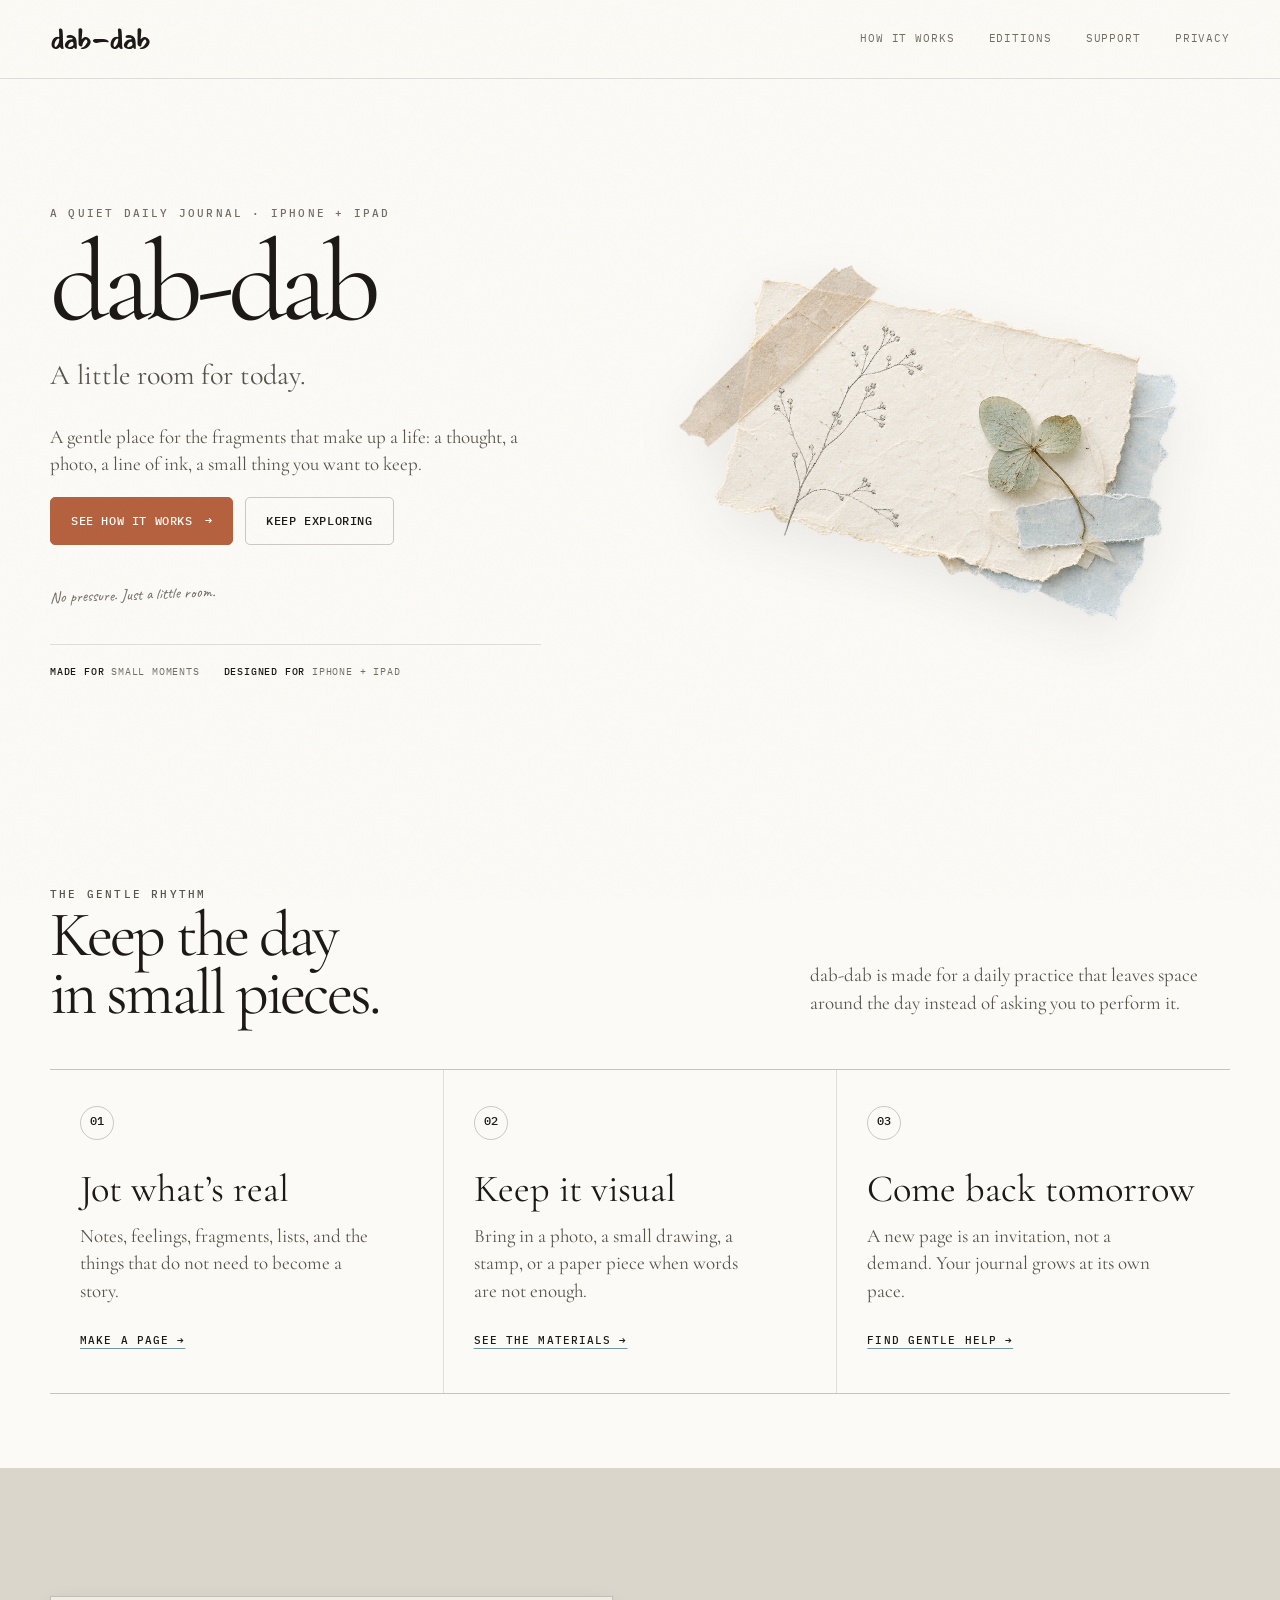
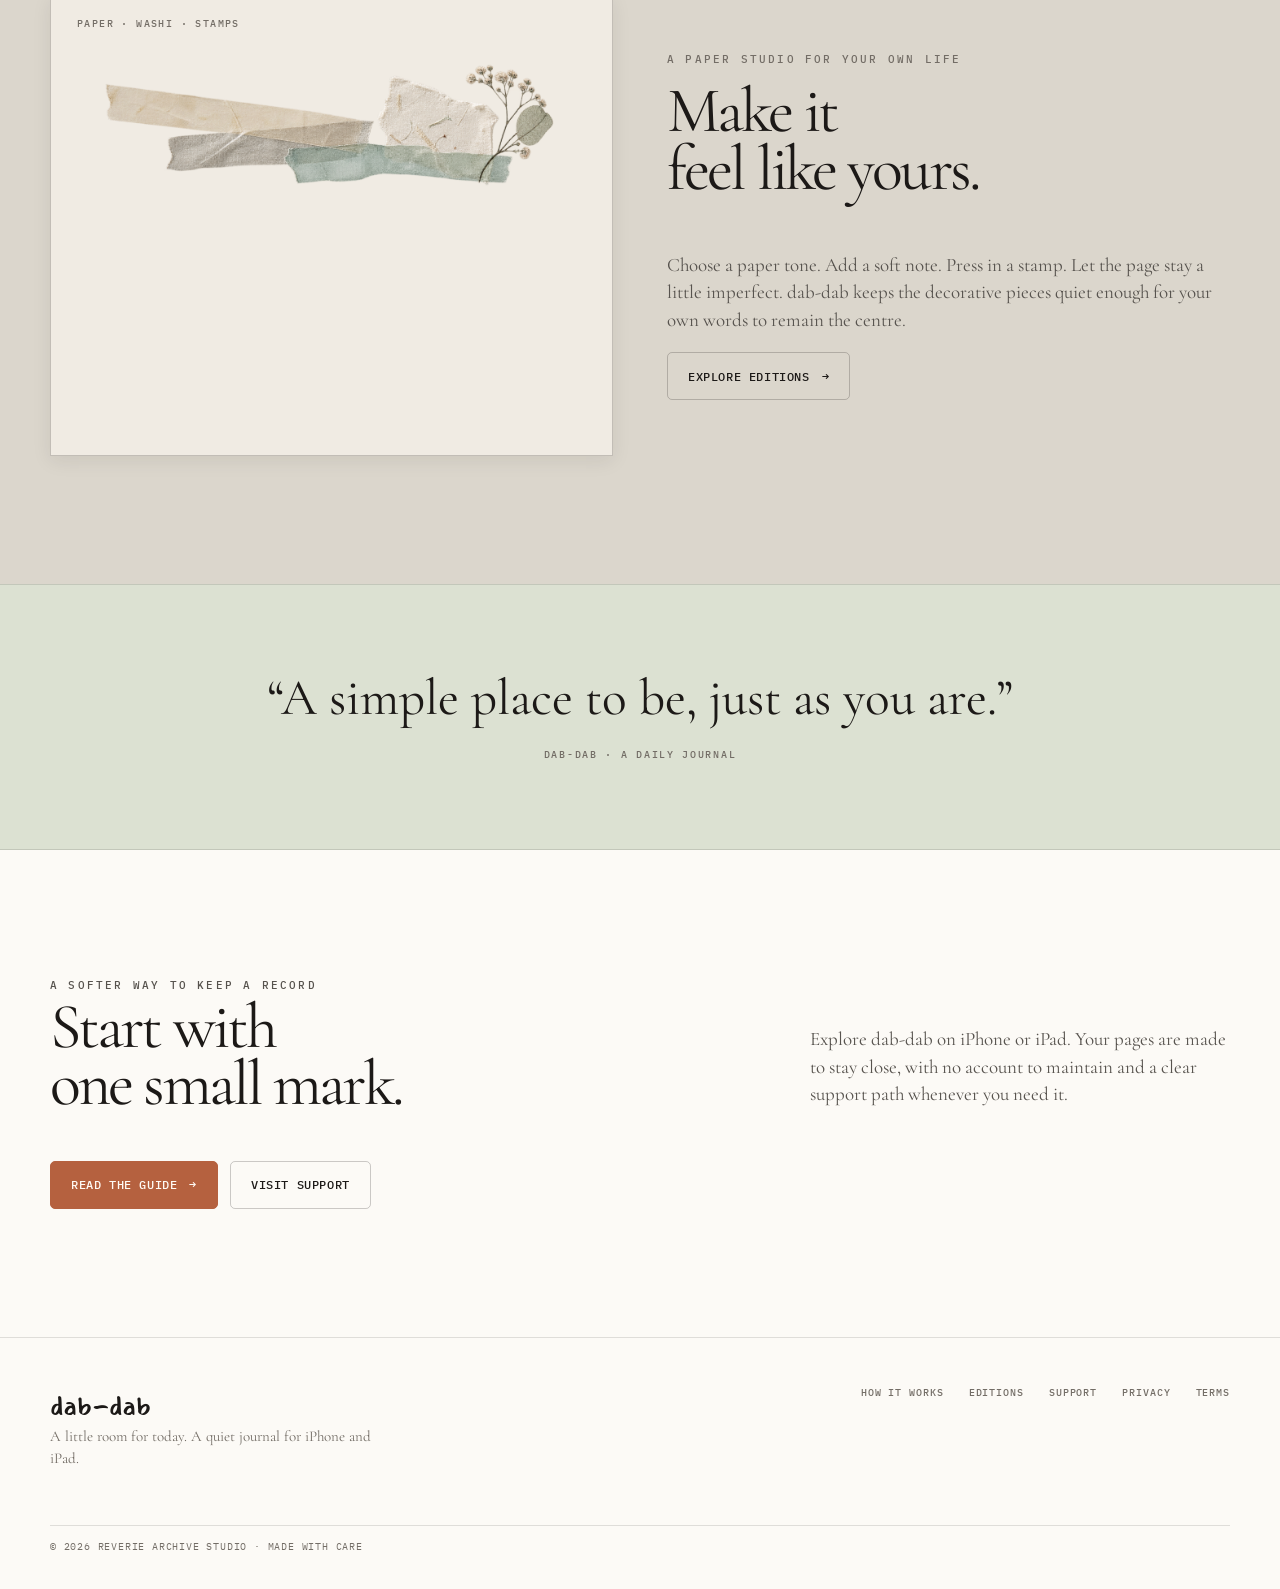
==== commit 746f8ff1: "Add files via upload" ====
--- a/index.html
+++ b/index.html
@@ -1,284 +1,75 @@
-<!DOCTYPE html>
+<!doctype html>
 <html lang="en">
 <head>
   <meta charset="utf-8">
   <meta name="viewport" content="width=device-width, initial-scale=1">
-  <meta name="color-scheme" content="light dark">
-  <title>dab-dab — Privacy Policy</title>
-  <meta name="description" content="Privacy policy for dab-dab. A private, on-device journal that collects nothing.">
-
-  <style>
-    /* Self-hosted so this page makes ZERO network requests — fitting for a privacy policy
-       (no Google Fonts hotlinking, no trackers). All faces are SIL OFL. */
-    @font-face { font-family:'Mansalva'; src:url('fonts/Mansalva-Regular.ttf') format('truetype'); font-weight:400; font-display:swap; }
-    @font-face { font-family:'IBM Plex Mono'; src:url('fonts/IBMPlexMono-Regular.ttf') format('truetype'); font-weight:400; font-display:swap; }
-    @font-face { font-family:'IBM Plex Mono'; src:url('fonts/IBMPlexMono-Medium.ttf') format('truetype'); font-weight:500; font-display:swap; }
-    @font-face { font-family:'Cormorant Garamond'; src:url('fonts/CormorantGaramond-VariableFont_wght.ttf') format('truetype'); font-weight:100 900; font-display:swap; }
-    @font-face { font-family:'Caveat'; src:url('fonts/Caveat-VariableFont_wght.ttf') format('truetype'); font-weight:100 900; font-display:swap; }
-
-    /* dab-dab design tokens (mono editorial). Light is the default; Night mirrors the app. */
-    :root {
-      --paper:#FCFAF6; --wall:#ECE7DE;
-      --ink:#1C1917; --ink-body:#57534E; --ink-soft:#736D66;
-      --line:rgba(28,25,23,0.10); --line-strong:rgba(28,25,23,0.16);
-      --surface:#FFFFFF; --teal:#7396A3;
-      --font-mark:'Mansalva', cursive;
-      --font-mono:'IBM Plex Mono','SF Mono', ui-monospace, monospace;
-      --font-serif:'Cormorant Garamond', Georgia, serif;
-      --font-hand:'Caveat', cursive;
-      --font-ui:-apple-system, BlinkMacSystemFont, 'Segoe UI', system-ui, sans-serif;
-      --r-md:14px; --r-lg:20px;
-      --grain:0.04;
-    }
-    @media (prefers-color-scheme: dark) {
-      :root {
-        --paper:#171513; --wall:#0E0D0B;
-        --ink:#F2EFEA; --ink-body:#A8A29E; --ink-soft:#857F78;
-        --line:rgba(242,239,234,0.12); --line-strong:rgba(242,239,234,0.2);
-        --surface:#221E1A; --teal:#7DA8A3;
-        --grain:0.03;
-      }
-    }
-
-    * { margin:0; padding:0; box-sizing:border-box; }
-    html { -webkit-text-size-adjust:100%; }
-    body {
-      background:var(--wall); color:var(--ink);
-      font-family:var(--font-ui); font-size:16px; line-height:1.65;
-      -webkit-font-smoothing:antialiased; text-rendering:optimizeLegibility;
-      padding:40px 18px 72px;
-    }
-    /* The app's faint paper grain, laid over everything (tiny opacity keeps text crisp). */
-    body::before {
-      content:''; position:fixed; inset:0; z-index:50; pointer-events:none; opacity:var(--grain);
-      background-image:url("data:image/svg+xml,%3Csvg width='200' height='200' xmlns='http://www.w3.org/2000/svg'%3E%3Cfilter id='n'%3E%3CfeTurbulence type='fractalNoise' baseFrequency='0.65' numOctaves='3' stitchTiles='stitch'/%3E%3C/filter%3E%3Crect width='100%25' height='100%25' filter='url(%23n)' opacity='0.15'/%3E%3C/svg%3E");
-    }
-
-    /* A single warm page, like a day in the journal. */
-    .sheet {
-      position:relative; max-width:42rem; margin:0 auto;
-      background:var(--paper); border:1px solid var(--line-strong); border-radius:var(--r-lg);
-      box-shadow:0 2px 5px rgba(28,25,23,0.06), 0 20px 56px rgba(28,25,23,0.12);
-      padding:clamp(34px, 6vw, 60px);
-    }
-    /* A faint inset "matte" frame — the app's bordered-photo edge, applied to the page itself. */
-    .sheet::after {
-      content:''; position:absolute; inset:13px; pointer-events:none;
-      border:1px solid var(--line); border-radius:calc(var(--r-lg) - 7px);
-    }
-
-    /* Two dry-brush dabs — the app icon, in CSS. Ink + the one drop of colour. */
-    .dabs { display:flex; gap:10px; margin-bottom:20px; }
-    .dab { width:26px; height:26px; border-radius:62% 38% 54% 46% / 56% 52% 48% 44%; }
-    .dab.ink  { background:var(--ink);  transform:rotate(-9deg); }
-    .dab.teal { background:var(--teal); transform:rotate(11deg); }
-
-    h1 { font-family:var(--font-mark); font-weight:400; font-size:clamp(42px, 10vw, 58px);
-         line-height:1; letter-spacing:-0.01em; }
-    .subtitle { font-family:var(--font-serif); font-style:italic; font-size:1.45rem;
-                color:var(--ink-body); margin-top:2px; }
-    .meta { font-family:var(--font-mono); font-size:11px; font-weight:500; letter-spacing:1.6px;
-            text-transform:uppercase; color:var(--ink-soft); margin-top:16px; }
-
-    .rule { border:0; border-top:1px solid var(--line); margin:26px 0 28px; }
-
-    .lede { font-family:var(--font-serif); font-size:1.5rem; line-height:1.45; color:var(--ink-body); }
-    .lede strong { color:var(--ink); font-weight:600; }
-    .closing { font-family:var(--font-serif); font-style:italic; font-size:1.4rem; line-height:1.4;
-      color:var(--ink-body); text-align:center; margin:2.6rem 0 .2rem; }
-
-    h2 { font-family:var(--font-mark); font-weight:400; font-size:1.6rem; line-height:1.12;
-         letter-spacing:-0.005em; margin:2.2rem 0 .6rem; padding-top:1.9rem;
-         border-top:1px dashed var(--line-strong); }     /* dashed section rule, like a sticker edge */
-    h2:first-of-type { border-top:0; padding-top:.2rem; }
-    p { margin:.55rem 0; color:var(--ink-body); }
-    p.body-ink { color:var(--ink); }
-    ul { padding-left:1.15rem; margin:.5rem 0; color:var(--ink-body); }
-    li { margin:.42rem 0; }
-    strong { color:var(--ink); font-weight:600; }
-    em { color:var(--ink); }
-
-    a { color:var(--ink); text-decoration-line:underline; text-decoration-color:var(--teal);
-        text-underline-offset:3px; text-decoration-thickness:1.5px; }
-    a:hover { text-decoration-thickness:2.5px; }
-
-    .contact-sub { font-family:var(--font-serif); font-style:italic; font-size:1.2rem;
-      color:var(--ink-body); margin:.1rem 0 .1rem; }
-    .contact-card { margin-top:1rem; padding:4px 22px; background:var(--surface);
-      border:1px solid var(--line-strong); border-radius:var(--r-md); }
-    .field { display:flex; flex-direction:column; align-items:center; text-align:center; gap:3px;
-             padding:13px 0; border-bottom:1px dashed var(--line); }   /* dashed field rules, echoing the dividers */
-    .field:last-child { border-bottom:0; }
-    .field .label { font-family:var(--font-mono); font-size:10px; font-weight:500;
-      letter-spacing:1.6px; text-transform:uppercase; color:var(--ink-soft); }
-    .field .value, .field a { font-family:var(--font-ui); font-size:15px; color:var(--ink); }
-
-    footer { margin-top:3rem; padding-top:1.4rem; border-top:1px solid var(--line); text-align:center; }
-    .sig { font-family:var(--font-hand); font-weight:500; font-size:1.65rem; line-height:1.2; color:var(--ink-body); }
-    .imprint { font-family:var(--font-mono); font-size:10px; font-weight:500; letter-spacing:2px;
-               text-transform:uppercase; color:var(--ink-soft); margin-top:8px; }
-
-    @media (max-width:480px) { body { padding:16px 10px 48px; } .lede { font-size:1.3rem; } }
-  </style>
+  <meta name="theme-color" content="#fcfaf6">
+  <meta name="description" content="dab-dab is a quiet, tactile daily journal for iPhone and iPad.">
+  <title>dab-dab — A little room for today</title>
   <link rel="stylesheet" href="styles.css">
 </head>
 <body>
   <header class="site-header">
     <nav class="nav" aria-label="Primary navigation">
-      <a class="wordmark" href="https://reveriearchive-studio.github.io/dab-dab/">dab-dab</a>
-      <div class="nav-links"><a href="https://reveriearchive-studio.github.io/dab-dab/how-it-works.html">How it works</a><a href="https://reveriearchive-studio.github.io/dab-dab/editions.html">Editions</a><a href="support.html">Support</a><a href="index.html" aria-current="page">Privacy</a></div>
+      <a class="wordmark" href="index.html" aria-label="dab-dab home">dab-dab</a>
+      <button class="menu-button" type="button" aria-expanded="false" aria-controls="site-links">Menu</button>
+      <div class="nav-links" id="site-links">
+        <a href="how-it-works.html">How it works</a>
+        <a href="editions.html">Editions</a>
+        <a href="support.html">Support</a>
+        <a href="https://reveriearchive-studio.github.io/dab-dab-privacy/">Privacy</a>
+      </div>
     </nav>
   </header>
-  <main class="sheet">
-    <div class="dabs" aria-hidden="true"><span class="dab ink"></span><span class="dab teal"></span></div>
 
-    <h1>dab-dab</h1>
-    <p class="subtitle">Privacy Policy</p>
-    <p class="meta">Updated November 18, 2026 · iPhone &amp; iPad</p>
+  <main>
+    <section class="hero">
+      <div class="hero-copy reveal">
+        <p class="eyebrow">A quiet daily journal · iPhone + iPad</p>
+        <h1>dab-dab</h1>
+        <p class="lede">A little room for today.</p>
+        <p class="body-copy">A gentle place for the fragments that make up a life: a thought, a photo, a line of ink, a small thing you want to keep.</p>
+        <div class="hero-actions">
+          <a class="button" href="how-it-works.html">See how it works <span aria-hidden="true">→</span></a>
+          <a class="button secondary" href="#download">Keep exploring</a>
+        </div>
+        <p class="hero-note">No pressure. Just a little room.</p>
+        <div class="stat-line"><span><strong>Made for</strong> small moments</span><span><strong>Designed for</strong> iPhone + iPad</span></div>
+      </div>
+      <div class="hero-art reveal" aria-label="A light handmade-paper journal collage with botanical ink, washi and a pressed leaf">
+        <img class="hero-asset" src="assets/paper-collage.png" alt="">
+      </div>
+    </section>
 
-    <hr class="rule">
+    <section class="section compact reveal" aria-labelledby="rhythm-title">
+      <div class="section-head"><div><p class="eyebrow">The gentle rhythm</p><h2 id="rhythm-title">Keep the day<br>in small pieces.</h2></div><p>dab-dab is made for a daily practice that leaves space around the day instead of asking you to perform it.</p></div>
+      <div class="feature-grid">
+        <article class="feature"><span class="feature-number">01</span><h3>Jot what’s real</h3><p>Notes, feelings, fragments, lists, and the things that do not need to become a story.</p><a href="how-it-works.html">Make a page →</a></article>
+        <article class="feature"><span class="feature-number">02</span><h3>Keep it visual</h3><p>Bring in a photo, a small drawing, a stamp, or a paper piece when words are not enough.</p><a href="editions.html">See the materials →</a></article>
+        <article class="feature"><span class="feature-number">03</span><h3>Come back tomorrow</h3><p>A new page is an invitation, not a demand. Your journal grows at its own pace.</p><a href="support.html">Find gentle help →</a></article>
+      </div>
+    </section>
 
-    <p class="lede">
-      dab-dab is a quiet little journal — a page a day, however small. A doodle, a few words, a
-      photo, a couple of dabs of colour. It lives entirely on your phone, and stays there: no
-      accounts, no cloud, no analytics, no ads, and no one peeking over your shoulder. What you make
-      stays with you. <strong>We never see it.</strong>
-    </p>
+    <section class="material-section" aria-labelledby="materials-title">
+      <div class="material-inner">
+        <div class="material-display">
+          <div class="material-board reveal" aria-label="Lightweight neutral washi and handmade paper samples">
+            <img class="materials-asset" src="assets/materials-strip.png" alt="">
+          </div>
+          <div class="reveal"><p class="eyebrow">A paper studio for your own life</p><h2 id="materials-title">Make it<br>feel like yours.</h2><p class="body-copy">Choose a paper tone. Add a soft note. Press in a stamp. Let the page stay a little imperfect. dab-dab keeps the decorative pieces quiet enough for your own words to remain the centre.</p><a class="button secondary" href="editions.html">Explore editions <span aria-hidden="true">→</span></a></div>
+        </div>
+      </div>
+    </section>
 
-    <h2>What we collect</h2>
-    <p>
-      Nothing — truly. dab-dab has no servers of its own, so there is nowhere for your information to
-      go. No personal details, no usage analytics, no device identifiers. It was built that way on
-      purpose.
-    </p>
+    <section class="quote-band"><div class="quote reveal">“A simple place to be, just as you are.”<small>dab-dab · a daily journal</small></div></section>
 
-    <h2>Your journal stays yours</h2>
-    <p>
-      Your pages — drawings, notes, photos, backgrounds — live on your device and nowhere else. A
-      small snapshot of <em>today's</em> page, and little previews of a few of your sticker tins, are
-      tucked into a private container on your phone that only dab-dab and its own widgets can open,
-      just so the optional home-screen widgets can show them. Your pages never leave your device, and
-      they are all gone the moment you delete the app.
-    </p>
-    <p>
-      One thing to know: if you use iCloud Backup, your phone's own backup, which Apple holds and we
-      never see, includes dab-dab's pages along with the rest of the app data on your device, and
-      restores them to a new phone. It is the same as any other app. dab-dab itself has no cloud.
-    </p>
+    <section class="section" id="download" aria-labelledby="download-title">
+      <div class="section-head"><div><p class="eyebrow">A softer way to keep a record</p><h2 id="download-title">Start with<br>one small mark.</h2></div><p>Explore dab-dab on iPhone or iPad. Your pages are made to stay close, with no account to maintain and a clear support path whenever you need it.</p></div>
+      <div class="hero-actions"><a class="button" href="how-it-works.html">Read the guide <span aria-hidden="true">→</span></a><a class="button secondary" href="support.html">Visit support</a></div>
+    </section>
+  </main>
 
-    <h2>Camera &amp; photos</h2>
-    <ul>
-      <li><strong>Camera</strong> (optional): used only when you choose to take a photo for a sticker
-        or a stamp. The picture is handled entirely on your phone.</li>
-      <li><strong>Photo Library</strong>: you pick a photo through Apple's own picker, and dab-dab
-        sees only the one you choose. Cut-outs are traced right on your device with Apple's Vision
-        framework.</li>
-      <li><strong>Saving</strong>: an exported page goes to your Photo Library only with your okay.
-        dab-dab never reads the photos already there.</li>
-    </ul>
-
-    <h2>Places &amp; the stamp map</h2>
-    <p>
-      dab-dab can find the places on your stamps with Apple Maps, so they can sit on a map and so the
-      stamp maker can suggest a caf&eacute; or a city as you type. This is <strong>off</strong> until
-      you turn on <em>Find places with Apple Maps</em>, where dab-dab asks or in Settings, and you can
-      turn it off again at any time.
-    </p>
-    <p>
-      When it is on, only the place you are looking for is sent to Apple Maps: the words you type or
-      have stamped, such as &ldquo;Blue Bottle Coffee, Oakland&rdquo;, and, when you search near a
-      city you picked, that city's area on the map. Never your own location (dab-dab does not ask for
-      it), and never your pages, photos, drinks or notes. The places found are kept on your phone with
-      your journal. Showing the map loads its map tiles from Apple Maps too. Apple handles these requests
-      under <a href="https://www.apple.com/legal/privacy/">Apple's Privacy Policy</a>; we never see
-      them.
-    </p>
-
-    <h2>Sharing &amp; files</h2>
-    <p>
-      Apart from those place lookups, which only happen once you turn them on, dab-dab never sends
-      anything anywhere on its own. When you share a page, a sticker tin or a
-      stamp, dab-dab hands a copy to Apple's share sheet and <strong>you</strong> choose where it goes
-      — Messages, Mail, Files, AirDrop, or nowhere. A shared page is prepared as a temporary file in
-      your phone's temporary storage, which is tidied away afterwards. We cannot see what you share
-      or who you share it with.
-    </p>
-    <p>
-      It works the other way too: when you open a tin or a stamp that someone sent you, dab-dab copies
-      it into your own library on your phone. Nothing about it is reported back to anyone.
-    </p>
-
-    <h2>Purchases</h2>
-    <p>
-      dab-dab+ and the lifetime unlock are handled by Apple through the App Store. We never see or
-      store your payment details — that part is between you and Apple, under
-      <a href="https://www.apple.com/legal/privacy/">Apple's Privacy Policy</a>. If you redeem an
-      offer code, that happens in Apple's own sheet too.
-    </p>
-
-    <h2>Notifications</h2>
-    <p>
-      Turn on the gentle daily reminder and it is scheduled right on your device. Nothing about it is
-      sent anywhere.
-    </p>
-
-    <h2>Analytics &amp; tracking</h2>
-    <p>
-      None. No analytics, no ad networks, no tracking SDKs. dab-dab does not use the Advertising
-      Identifier (IDFA), and it never follows you across other apps or websites.
-    </p>
-
-    <h2>Children's privacy</h2>
-    <p>
-      dab-dab collects nothing from anyone — children included. There is simply nothing gathered to
-      begin with.
-    </p>
-
-    <h2>Keeping or clearing your data</h2>
-    <p>
-      Because everything lives on your device, it is yours to keep or clear. Delete a page and its
-      files go with it; delete the app and everything dab-dab itself stores goes too. The one
-      exception is anything you deliberately saved or sent out — a page you exported to your Photo
-      Library stays there, in your Photos, until you remove it yourself, and a page, tin or stamp you
-      shared stays with whoever you shared it with, the same as any other photo or file you've sent.
-    </p>
-
-    <h2>Your rights &amp; control</h2>
-    <p>
-      Since your journal stays on your device and we hold none of it, there is nothing for us to look
-      up, change, export, or erase on your behalf — you are already in full control. Questions about
-      your rights under laws like the GDPR or CCPA? Just reach out below.
-    </p>
-
-    <h2>Changes to this policy</h2>
-    <p>
-      If anything here changes, we will update this page and the date at the top. Nothing hidden,
-      nothing sprung on you.
-    </p>
-
-    <p class="closing">Your journal is yours. We just make the paper.</p>
-
-    <h2>Contact the Editor</h2>
-    <p class="contact-sub">Questions about this Privacy Policy?</p>
-    <div class="contact-card">
-      <div class="field">
-        <span class="label">Email</span>
-        <a href="mailto:reveriearchive.studio@gmail.com">reveriearchive.studio@gmail.com</a>
-      </div>
-      <div class="field">
-        <span class="label">Developer</span>
-        <span class="value">Antheia Li</span>
-      </div>
-      <div class="field">
-        <span class="label">Application</span>
-        <span class="value">dab-dab by Reverie Archive</span>
-      </div>
-    </div>
-
-    <footer>
-      <p class="sig">Made with care — and kept on your device.</p>
-      <p class="imprint">© 2026 · Reverie Archive</p>
-    </footer>
-  </main>
+  <footer class="footer"><div class="footer-inner"><div><div class="footer-brand">dab-dab</div><p>A little room for today. A quiet journal for iPhone and iPad.</p></div><div class="footer-links"><a href="how-it-works.html">How it works</a><a href="editions.html">Editions</a><a href="support.html">Support</a><a href="https://reveriearchive-studio.github.io/dab-dab-privacy/">Privacy</a><a href="https://www.apple.com/legal/internet-services/itunes/dev/stdeula/">Terms</a></div></div><div class="footer-meta">© 2026 Reverie Archive Studio · made with care</div></footer>
+  <script src="script.js"></script>
 </body>
 </html>
